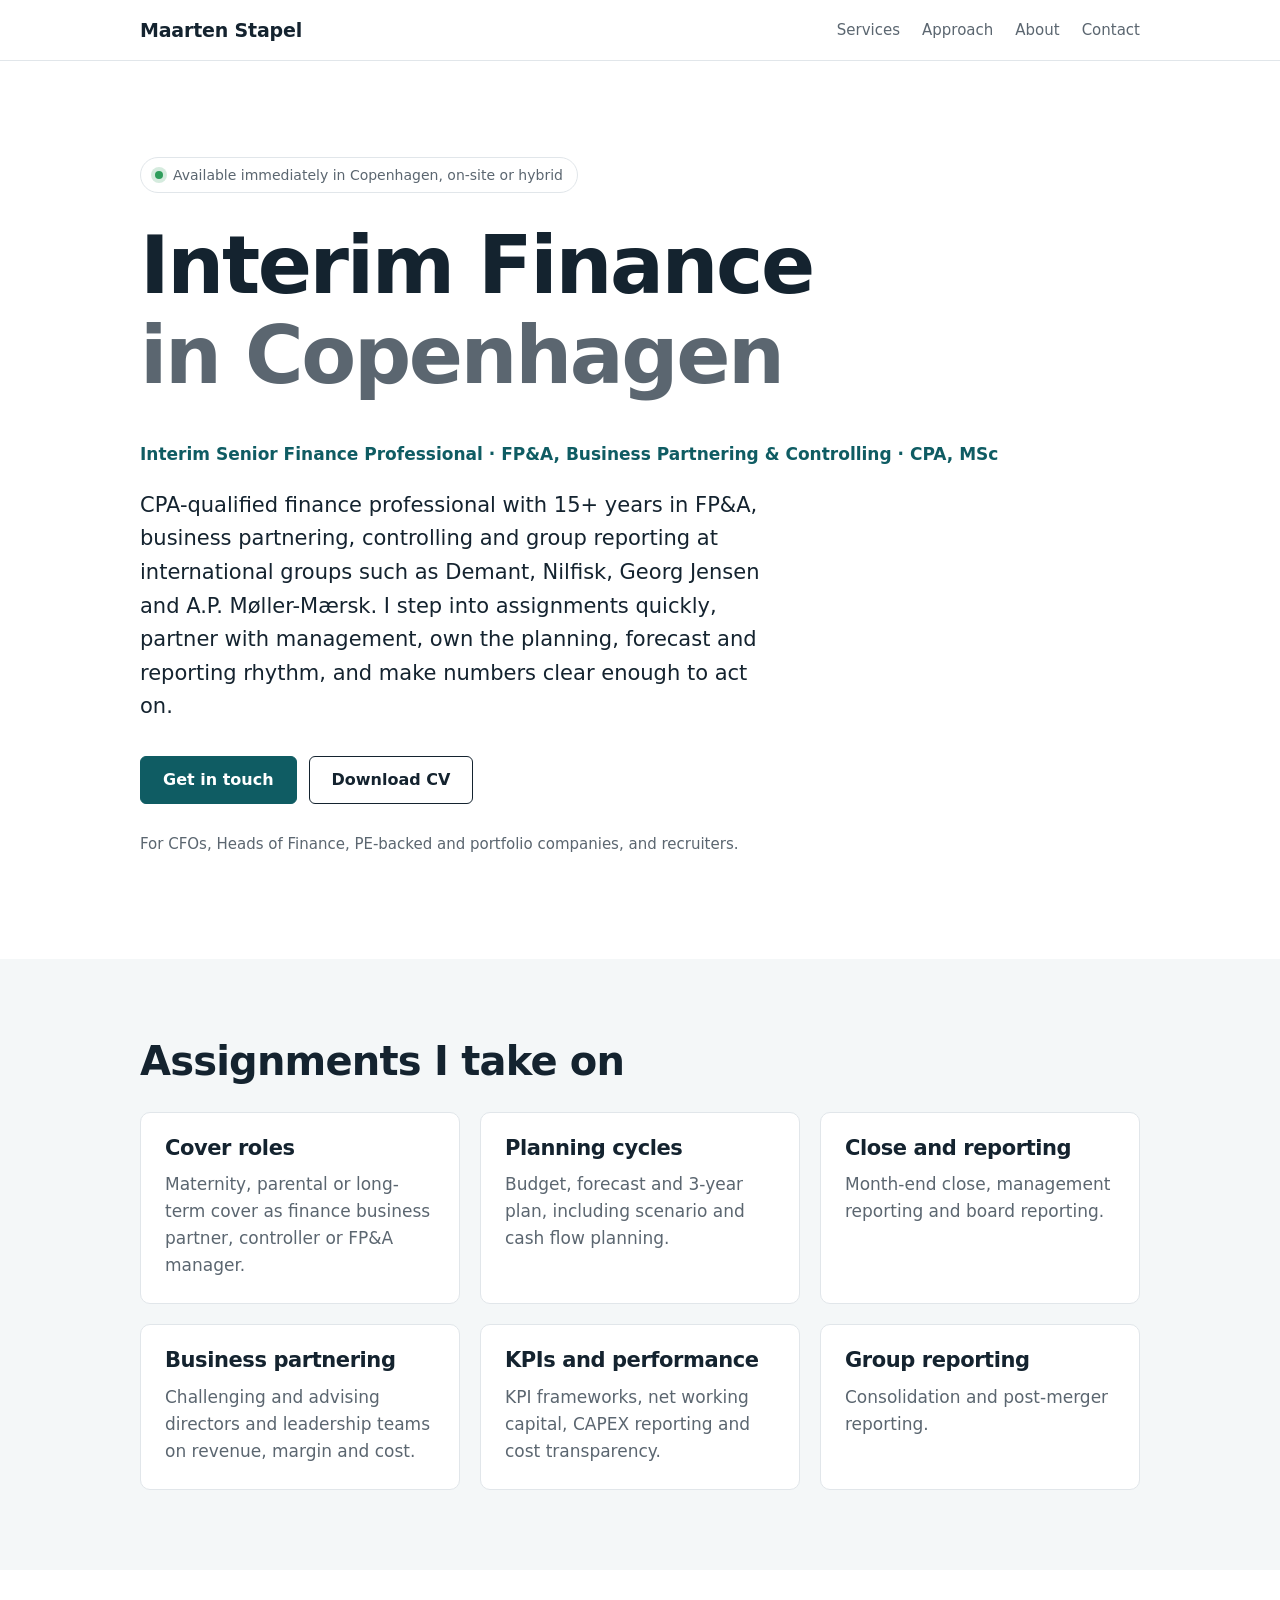
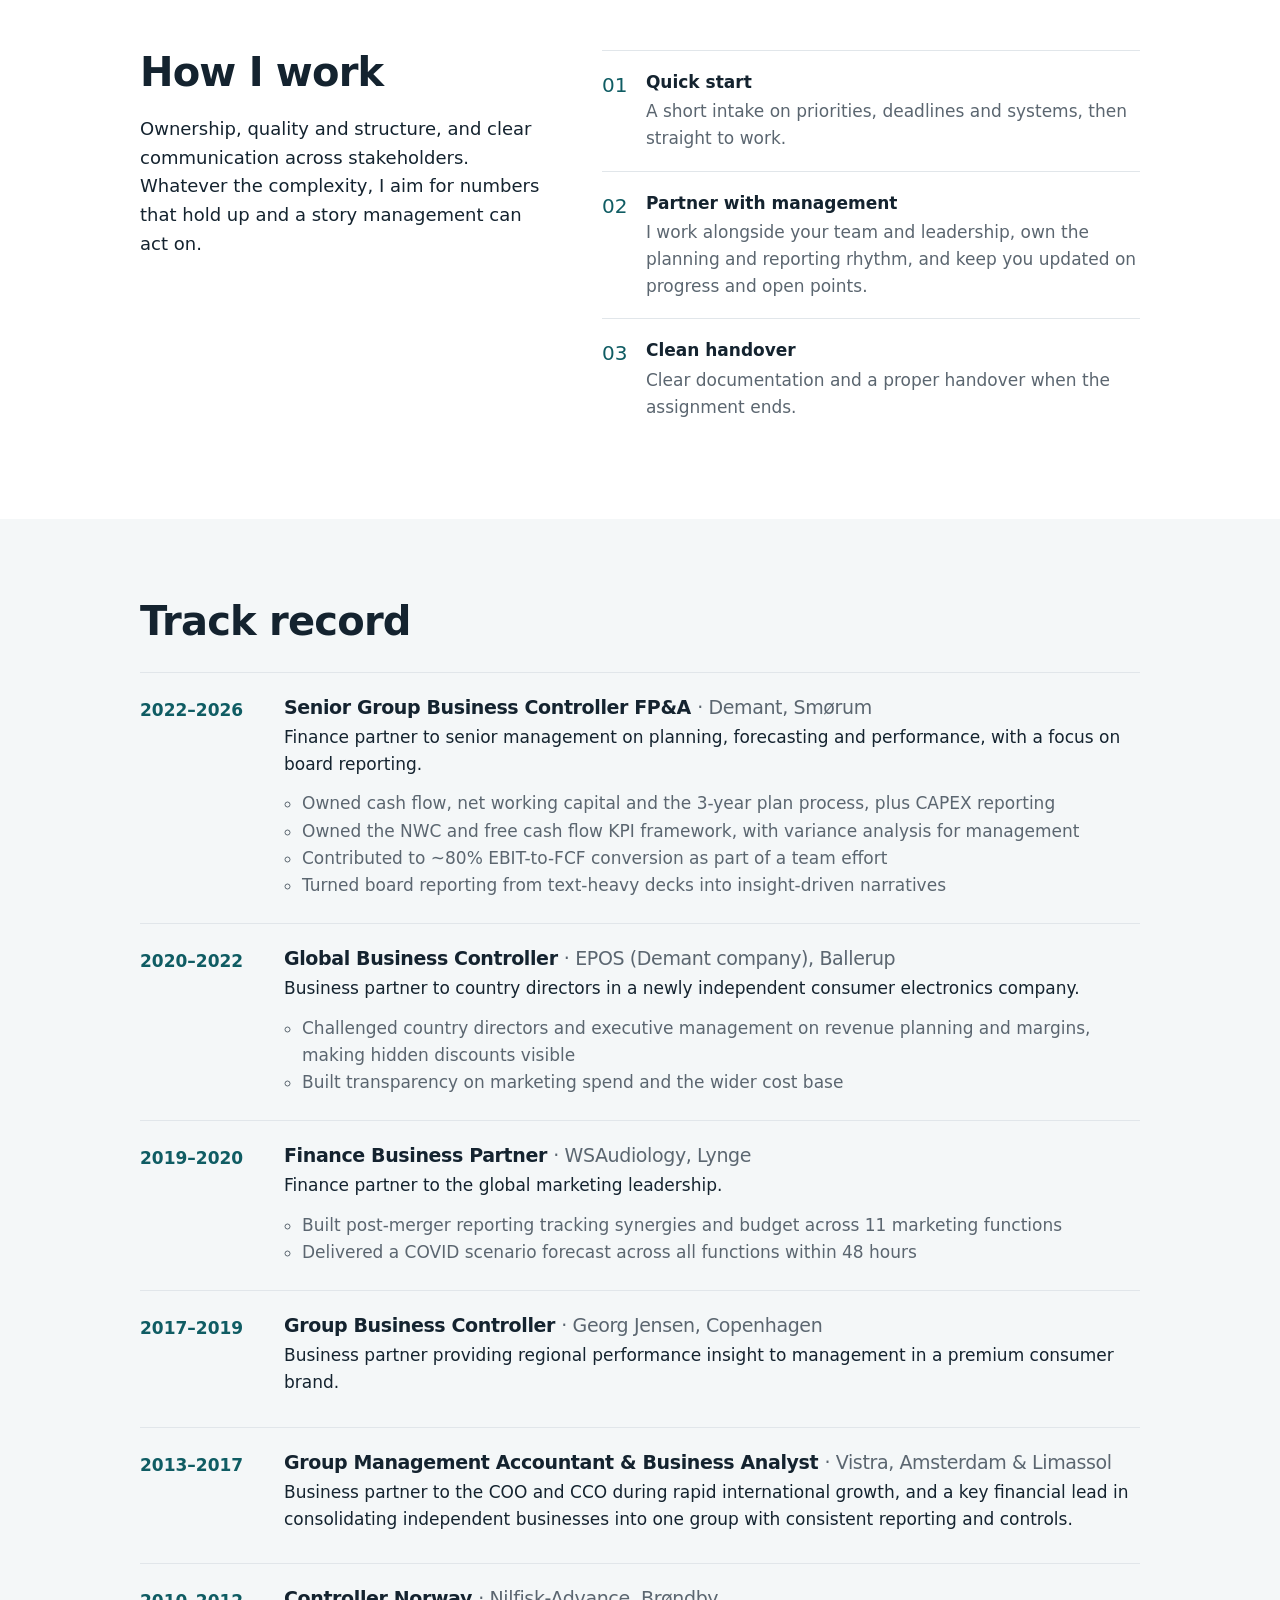
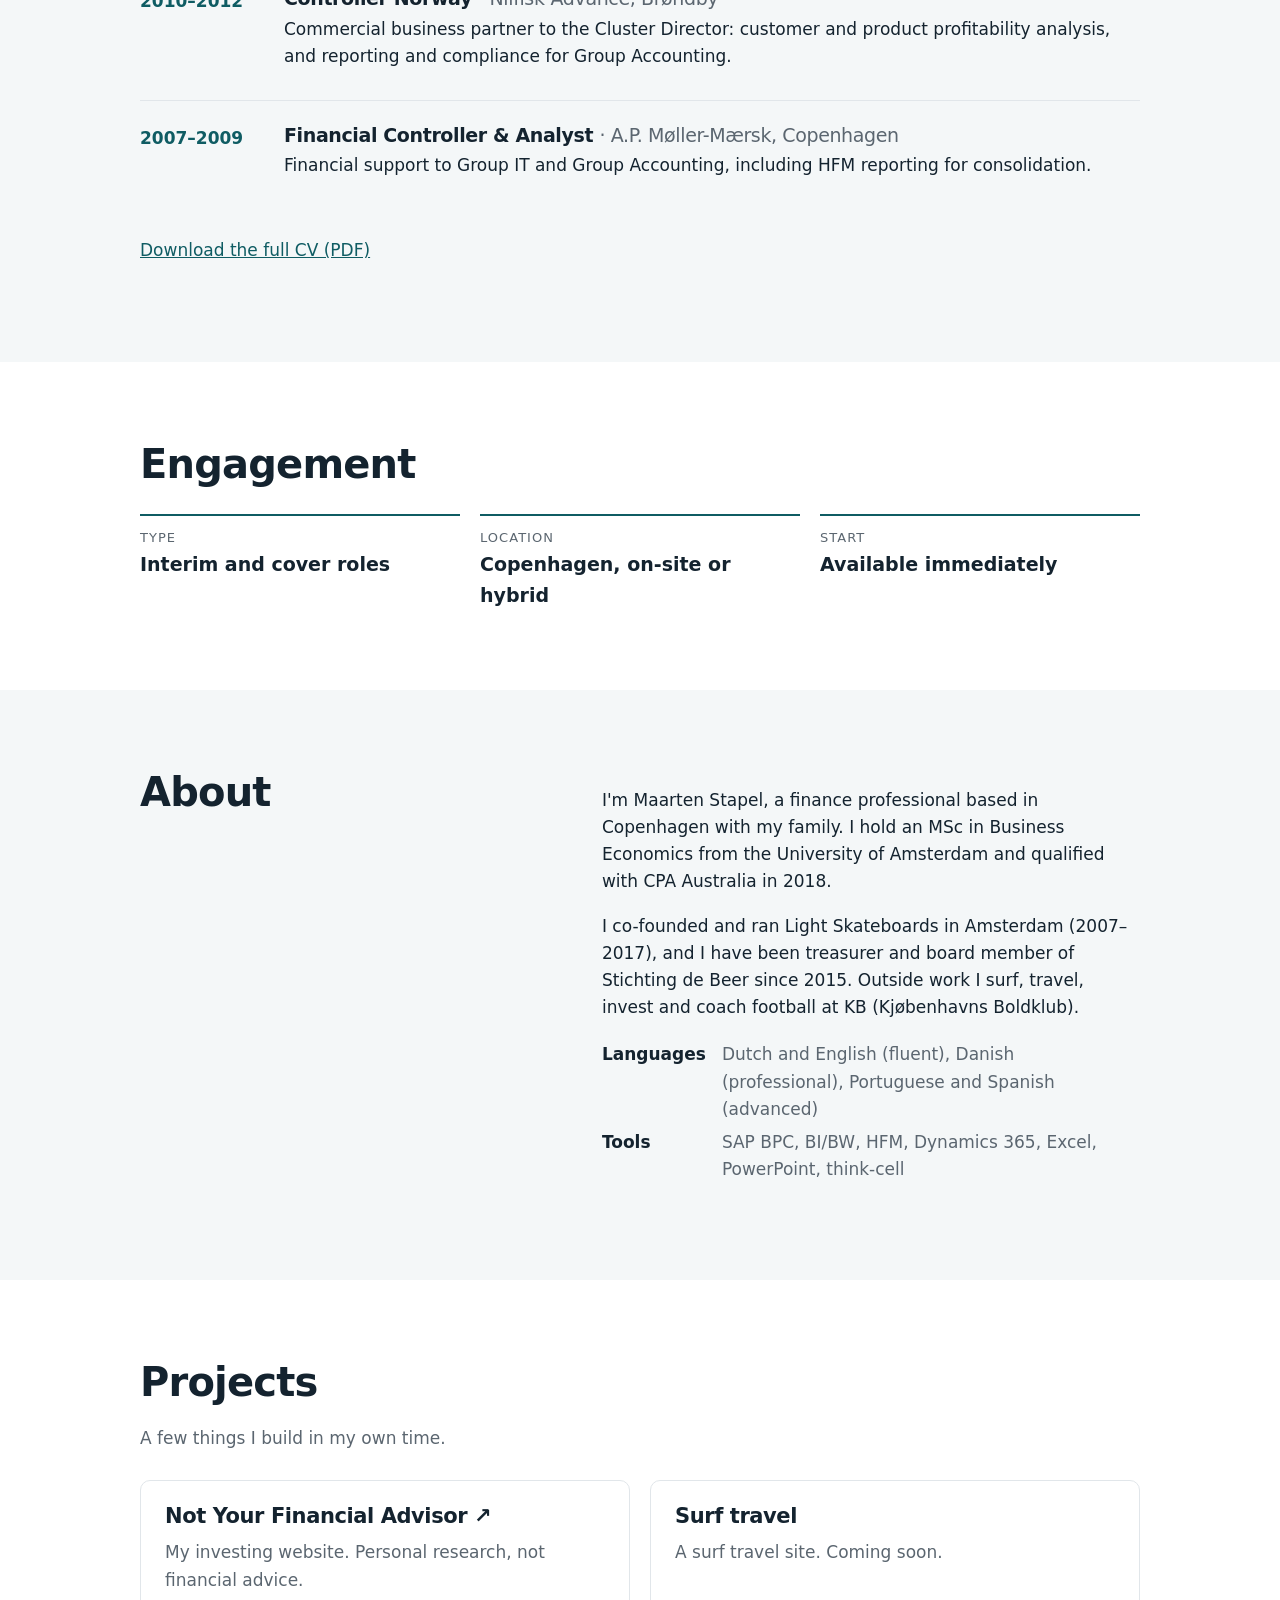
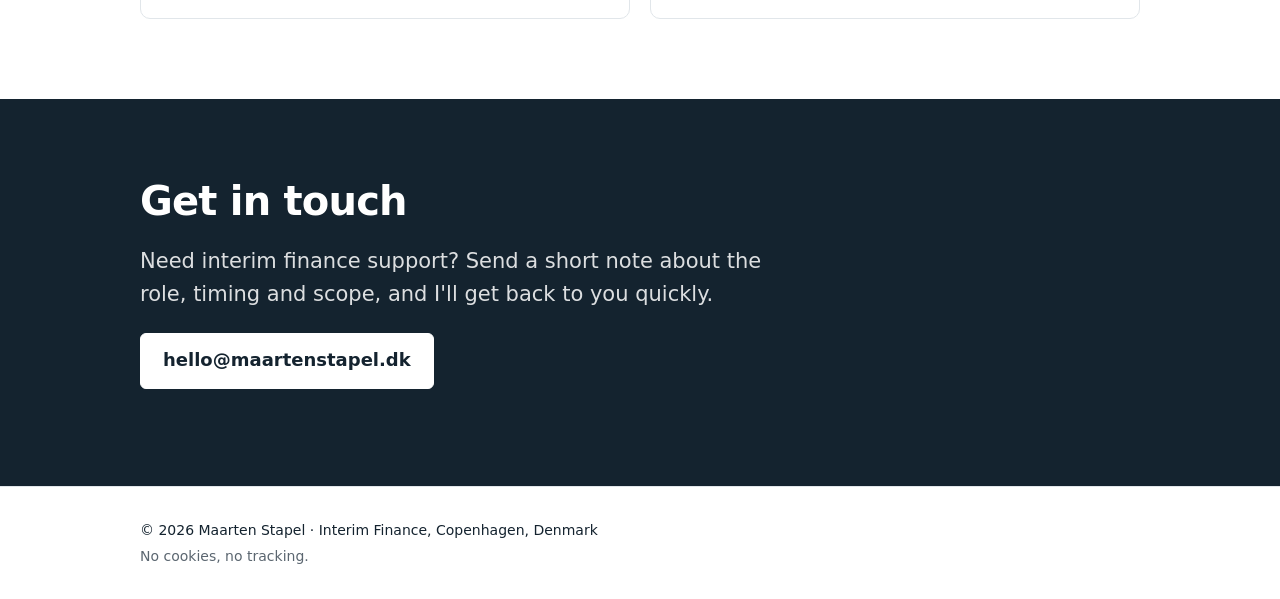
==== public/index.html @ 76d70433 "Make the site deploy cleanly as a Cloudflare Worker What: add wrangler.jsonc (serve ./public as stat" ====
<!doctype html>
<html lang="en">
<head>
<meta charset="utf-8">
<meta name="viewport" content="width=device-width, initial-scale=1">
<title>Maarten Stapel | Interim Finance in Copenhagen, Denmark</title>
<meta name="description" content="Maarten Stapel, interim finance professional in Copenhagen. CPA-qualified interim finance professional in Copenhagen with 15+ years in FP&amp;A, business partnering, controlling and group reporting. Available immediately.">
<link rel="canonical" href="https://maartenstapel.dk/">
<meta name="theme-color" content="#0f2b3d">
<meta property="og:type" content="website">
<meta property="og:url" content="https://maartenstapel.dk/">
<meta property="og:title" content="Maarten Stapel | Interim Finance, Copenhagen">
<meta property="og:description" content="Interim FP&amp;A, business partnering and controlling in Copenhagen. CPA, 15+ years. Available immediately.">
<meta property="og:locale" content="en_GB">
<link rel="icon" href="/favicon.svg" type="image/svg+xml">
<link rel="stylesheet" href="/assets/style.css">
<script type="application/ld+json">
{
  "@context": "https://schema.org",
  "@graph": [
    {
      "@type": "Person",
      "@id": "https://maartenstapel.dk/#person",
      "name": "Maarten Stapel",
      "jobTitle": "Interim Senior Finance Professional",
      "url": "https://maartenstapel.dk/",
      "email": "mailto:hello@maartenstapel.dk",
      "address": {"@type": "PostalAddress", "addressLocality": "Copenhagen", "addressCountry": "DK"},
      "knowsLanguage": ["nl", "en", "da", "pt", "es"],
      "alumniOf": {"@type": "CollegeOrUniversity", "name": "University of Amsterdam"},
      "hasCredential": {"@type": "EducationalOccupationalCredential", "name": "CPA Australia"},
      "knowsAbout": ["Interim finance", "FP&A", "Business partnering", "Controlling", "Budget and forecast", "Month-end close", "Management reporting", "Group reporting and consolidation", "Net working capital", "Cash flow planning"]
    },
    {
      "@type": "ProfessionalService",
      "@id": "https://maartenstapel.dk/#service",
      "name": "Maarten Stapel – Interim Finance",
      "alternateName": "Maarten Stapel – Interim økonomi",
      "url": "https://maartenstapel.dk/",
      "email": "hello@maartenstapel.dk",
      "founder": {"@id": "https://maartenstapel.dk/#person"},
      "address": {"@type": "PostalAddress", "addressLocality": "Copenhagen", "addressCountry": "DK"},
      "areaServed": [{"@type": "City", "name": "Copenhagen"}, {"@type": "Country", "name": "Denmark"}],
      "serviceType": ["Interim finance", "Interim FP&A manager", "Interim finance business partner", "Interim controller", "Interim økonomichef", "Budget and forecast", "Management and board reporting", "Group reporting and consolidation"]
    }
  ]
}
</script>
</head>
<body>
<a class="skip" href="#main" data-i18n="skip">Skip to content</a>

<header class="site-header">
  <div class="wrap bar">
    <a class="brand" href="#top" aria-label="Maarten Stapel, home">Maarten Stapel</a>
    <nav class="nav" aria-label="Main">
      <a href="#services" data-i18n="nav.services">Services</a>
      <a href="#approach" data-i18n="nav.approach">Approach</a>
      <a href="#about" data-i18n="nav.about">About</a>
      <a href="#contact" data-i18n="nav.contact">Contact</a>
    </nav>
    <!-- DA toggle hidden until Danish copy is reviewed: remove "hidden" and restore hreflang/sitemap alternates -->
    <button class="lang" id="lang-toggle" hidden type="button" aria-label="Skift til dansk">DA</button>
  </div>
</header>

<main id="main">
  <section class="hero" id="top">
    <div class="wrap">
      <p class="status"><span class="dot" aria-hidden="true"></span><span data-i18n="hero.status">Available immediately in Copenhagen, on-site or hybrid</span></p>
      <h1><span data-i18n="hero.h1a">Interim Finance</span><br><span class="muted" data-i18n="hero.h1b">in Copenhagen</span></h1>
      <p class="kicker" data-i18n="hero.kicker">Interim Senior Finance Professional · FP&amp;A, Business Partnering &amp; Controlling · CPA, MSc</p>
      <p class="lead" data-i18n="hero.lead">CPA-qualified finance professional with 15+ years in FP&amp;A, business partnering, controlling and group reporting at international groups such as Demant, Nilfisk, Georg Jensen and A.P. Møller-Mærsk. I step into assignments quickly, partner with management, own the planning, forecast and reporting rhythm, and make numbers clear enough to act on.</p>
      <div class="ctas">
        <a class="btn primary" href="#contact" data-i18n="cta.contact">Get in touch</a>
        <a class="btn" id="cv-link" href="/assets/Maarten-Stapel-CV.pdf" download data-i18n="cta.cv">Download CV</a>
      </div>
      <p class="who" data-i18n="hero.who">For CFOs, Heads of Finance, PE-backed and portfolio companies, and recruiters.</p>
    </div>
  </section>

  <section id="services" class="band">
    <div class="wrap">
      <h2 data-i18n="services.h">Assignments I take on</h2>
      <div class="grid six">
        <article class="card">
          <h3 data-i18n="services.1h">Cover roles</h3>
          <p data-i18n="services.1p">Maternity, parental or long-term cover as finance business partner, controller or FP&amp;A manager.</p>
        </article>
        <article class="card">
          <h3 data-i18n="services.2h">Planning cycles</h3>
          <p data-i18n="services.2p">Budget, forecast and 3-year plan, including scenario and cash flow planning.</p>
        </article>
        <article class="card">
          <h3 data-i18n="services.3h">Close and reporting</h3>
          <p data-i18n="services.3p">Month-end close, management reporting and board reporting.</p>
        </article>
        <article class="card">
          <h3 data-i18n="services.4h">Business partnering</h3>
          <p data-i18n="services.4p">Challenging and advising directors and leadership teams on revenue, margin and cost.</p>
        </article>
        <article class="card">
          <h3 data-i18n="services.5h">KPIs and performance</h3>
          <p data-i18n="services.5p">KPI frameworks, net working capital, CAPEX reporting and cost transparency.</p>
        </article>
        <article class="card">
          <h3 data-i18n="services.6h">Group reporting</h3>
          <p data-i18n="services.6p">Consolidation and post-merger reporting.</p>
        </article>
      </div>
    </div>
  </section>

  <section id="approach">
    <div class="wrap two">
      <div>
        <h2 data-i18n="approach.h">How I work</h2>
        <p class="lead-s" data-i18n="approach.lead">Ownership, quality and structure, and clear communication across stakeholders. Whatever the complexity, I aim for numbers that hold up and a story management can act on.</p>
      </div>
      <ol class="steps">
        <li><strong data-i18n="approach.1h">Quick start</strong><span data-i18n="approach.1p">A short intake on priorities, deadlines and systems, then straight to work.</span></li>
        <li><strong data-i18n="approach.2h">Partner with management</strong><span data-i18n="approach.2p">I work alongside your team and leadership, own the planning and reporting rhythm, and keep you updated on progress and open points.</span></li>
        <li><strong data-i18n="approach.3h">Clean handover</strong><span data-i18n="approach.3p">Clear documentation and a proper handover when the assignment ends.</span></li>
      </ol>
    </div>
  </section>

  <section id="track" class="band">
    <div class="wrap">
      <h2 data-i18n="track.h">Track record</h2>
      <ol class="timeline">
        <li>
          <p class="when">2022–2026</p>
          <h3>Senior Group Business Controller FP&amp;A <span class="org">· Demant, Smørum</span></h3>
          <p>Finance partner to senior management on planning, forecasting and performance, with a focus on board reporting.</p>
          <ul>
            <li>Owned cash flow, net working capital and the 3-year plan process, plus CAPEX reporting</li>
            <li>Owned the NWC and free cash flow KPI framework, with variance analysis for management</li>
            <li>Contributed to ~80% EBIT-to-FCF conversion as part of a team effort</li>
            <li>Turned board reporting from text-heavy decks into insight-driven narratives</li>
          </ul>
        </li>
        <li>
          <p class="when">2020–2022</p>
          <h3>Global Business Controller <span class="org">· EPOS (Demant company), Ballerup</span></h3>
          <p>Business partner to country directors in a newly independent consumer electronics company.</p>
          <ul>
            <li>Challenged country directors and executive management on revenue planning and margins, making hidden discounts visible</li>
            <li>Built transparency on marketing spend and the wider cost base</li>
          </ul>
        </li>
        <li>
          <p class="when">2019–2020</p>
          <h3>Finance Business Partner <span class="org">· WSAudiology, Lynge</span></h3>
          <p>Finance partner to the global marketing leadership.</p>
          <ul>
            <li>Built post-merger reporting tracking synergies and budget across 11 marketing functions</li>
            <li>Delivered a COVID scenario forecast across all functions within 48 hours</li>
          </ul>
        </li>
        <li>
          <p class="when">2017–2019</p>
          <h3>Group Business Controller <span class="org">· Georg Jensen, Copenhagen</span></h3>
          <p>Business partner providing regional performance insight to management in a premium consumer brand.</p>
        </li>
        <li>
          <p class="when">2013–2017</p>
          <h3>Group Management Accountant &amp; Business Analyst <span class="org">· Vistra, Amsterdam &amp; Limassol</span></h3>
          <p>Business partner to the COO and CCO during rapid international growth, and a key financial lead in consolidating independent businesses into one group with consistent reporting and controls.</p>
        </li>
        <li>
          <p class="when">2010–2012</p>
          <h3>Controller Norway <span class="org">· Nilfisk-Advance, Brøndby</span></h3>
          <p>Commercial business partner to the Cluster Director: customer and product profitability analysis, and reporting and compliance for Group Accounting.</p>
        </li>
        <li>
          <p class="when">2007–2009</p>
          <h3>Financial Controller &amp; Analyst <span class="org">· A.P. Møller-Mærsk, Copenhagen</span></h3>
          <p>Financial support to Group IT and Group Accounting, including HFM reporting for consolidation.</p>
        </li>
      </ol>
      <p><a href="/assets/Maarten-Stapel-CV.pdf" download data-i18n="track.cv">Download the full CV (PDF)</a></p>
    </div>
  </section>

  <section id="engagement">
    <div class="wrap">
      <h2 data-i18n="eng.h">Engagement</h2>
      <div class="grid three">
        <div class="fact"><span class="k" data-i18n="eng.1k">Type</span><span class="v" data-i18n="eng.1v">Interim and cover roles</span></div>
        <div class="fact"><span class="k" data-i18n="eng.2k">Location</span><span class="v" data-i18n="eng.2v">Copenhagen, on-site or hybrid</span></div>
        <div class="fact"><span class="k" data-i18n="eng.3k">Start</span><span class="v" data-i18n="eng.3v">Available immediately</span></div>
      </div>
    </div>
  </section>

  <section id="about" class="band">
    <div class="wrap two">
      <div>
        <h2 data-i18n="about.h">About</h2>
      </div>
      <div>
        <p data-i18n="about.p1">I'm Maarten Stapel, a finance professional based in Copenhagen with my family. I hold an MSc in Business Economics from the University of Amsterdam and qualified with CPA Australia in 2018.</p>
        <p data-i18n="about.p2">I co-founded and ran Light Skateboards in Amsterdam (2007–2017), and I have been treasurer and board member of Stichting de Beer since 2015. Outside work I surf, travel, invest and coach football at KB (Kjøbenhavns Boldklub).</p>
        <dl class="facts">
          <dt data-i18n="about.lang">Languages</dt><dd data-i18n="about.langv">Dutch and English (fluent), Danish (professional), Portuguese and Spanish (advanced)</dd>
          <dt data-i18n="about.tools">Tools</dt><dd>SAP BPC, BI/BW, HFM, Dynamics 365, Excel, PowerPoint, think-cell</dd>
        </dl>
      </div>
    </div>
  </section>

  <section id="projects">
    <div class="wrap">
      <h2 data-i18n="projects.h">Projects</h2>
      <p class="muted" data-i18n="projects.p">A few things I build in my own time.</p>
      <div class="grid">
        <a class="card small link" href="https://notyourfinancialadvisor.com" rel="noopener">
          <h3>Not Your Financial Advisor <span aria-hidden="true">↗</span></h3>
          <p data-i18n="projects.1p">My investing website. Personal research, not financial advice.</p>
        </a>
        <article class="card small">
          <h3 data-i18n="projects.2h">Surf travel</h3>
          <p data-i18n="projects.2p">A surf travel site. Coming soon.</p>
        </article>
      </div>
    </div>
  </section>

  <section id="contact" class="contact">
    <div class="wrap">
      <h2 data-i18n="contact.h">Get in touch</h2>
      <p class="lead" data-i18n="contact.p">Need interim finance support? Send a short note about the role, timing and scope, and I'll get back to you quickly.</p>
      <p><a class="btn primary big" href="mailto:hello@maartenstapel.dk">hello@maartenstapel.dk</a></p>
    </div>
  </section>
</main>

<footer class="site-footer">
  <div class="wrap">
    <p>© <span id="y">2026</span> Maarten Stapel · <span data-i18n="footer.loc">Interim Finance, Copenhagen, Denmark</span></p>
    <p class="muted" data-i18n="footer.privacy">No cookies, no tracking.</p>
  </div>
</footer>

<script src="/assets/i18n.js" defer></script>
</body>
</html>
---- assets/style.css ----
:root{
  --bg:#ffffff; --bg2:#f4f7f8; --ink:#14232f; --muted:#5b6670; --line:#e1e6ea;
  --accent:#0f5c63; --accent-ink:#fff; --dot:#2e9d5b;
  --sans:system-ui,-apple-system,"Segoe UI",Roboto,Helvetica,Arial,sans-serif;
}
@media (prefers-color-scheme:dark){:root{
  --bg:#10171d; --bg2:#151e26; --ink:#e9edf0; --muted:#9aa6b0; --line:#25313b;
  --accent:#5fb7b9; --accent-ink:#0b1216;
}}
*{box-sizing:border-box}
html{scroll-behavior:smooth;-webkit-text-size-adjust:100%}
body{margin:0;background:var(--bg);color:var(--ink);font:17px/1.6 var(--sans)}
a{color:var(--accent)}
.wrap{max-width:1040px;margin:0 auto;padding:0 20px}
.skip{position:absolute;left:-999px}.skip:focus{left:12px;top:12px;background:var(--bg);padding:8px;z-index:9}
.site-header{position:sticky;top:0;z-index:5;background:color-mix(in srgb,var(--bg) 88%,transparent);backdrop-filter:blur(8px);border-bottom:1px solid var(--line)}
.bar{display:flex;align-items:center;gap:20px;height:60px}
.brand{font-family:var(--sans);font-size:19px;font-weight:700;letter-spacing:-.01em;color:var(--ink);text-decoration:none;margin-right:auto}
.nav{display:flex;gap:22px}
.nav a{color:var(--muted);text-decoration:none;font-size:15px}.nav a:hover{color:var(--ink)}
.lang{font:600 13px var(--sans);letter-spacing:.06em;border:1px solid var(--line);background:transparent;color:var(--ink);border-radius:999px;padding:7px 14px;cursor:pointer;min-height:36px}
.lang:hover{border-color:var(--accent)}
section{padding:80px 0}
.band{background:var(--bg2)}
h1,h2,h3{font-family:var(--sans);font-weight:700;line-height:1.12;letter-spacing:-.02em;margin:0 0 .5em}
h1{font-size:clamp(40px,7.5vw,80px);letter-spacing:-.03em}
h2{font-size:clamp(28px,4vw,40px)}
h3{font-size:21px}
.muted{color:var(--muted)}
.hero{padding:96px 0 88px}
.status{display:inline-flex;align-items:center;gap:10px;font-size:14px;color:var(--muted);border:1px solid var(--line);border-radius:999px;padding:6px 14px;margin:0 0 28px}
.dot{width:8px;height:8px;border-radius:50%;background:var(--dot);box-shadow:0 0 0 4px color-mix(in srgb,var(--dot) 20%,transparent)}
.lead{font-size:clamp(18px,2.2vw,21px);max-width:640px;color:var(--ink)}
.lead-s{font-size:18px}
.who{color:var(--muted);font-size:15px;margin-top:28px}
.ctas{display:flex;flex-wrap:wrap;gap:12px;margin-top:32px}
.btn{display:inline-flex;align-items:center;justify-content:center;min-height:48px;padding:0 22px;border-radius:6px;border:1px solid var(--ink);color:var(--ink);text-decoration:none;font-weight:600;font-size:16px}
.btn:hover{background:color-mix(in srgb,var(--ink) 6%,transparent)}
.btn.primary{background:var(--accent);border-color:var(--accent);color:var(--accent-ink)}
.btn.primary:hover{filter:brightness(1.08)}
.btn.big{font-size:18px;min-height:56px}
.grid{display:grid;grid-template-columns:repeat(auto-fit,minmax(220px,1fr));gap:20px;margin-top:28px}
.grid.three{grid-template-columns:repeat(auto-fit,minmax(200px,1fr))}
.card{background:var(--bg);border:1px solid var(--line);border-radius:10px;padding:24px}
.band .card{background:var(--bg)}
.card p{margin:0;color:var(--muted)}
.card a{text-decoration:none}
.two{display:grid;grid-template-columns:1fr 1.3fr;gap:48px}
.steps{list-style:none;counter-reset:s;margin:0;padding:0}
.steps li{counter-increment:s;display:grid;grid-template-columns:44px 1fr;row-gap:2px;padding:18px 0;border-top:1px solid var(--line)}
.steps li::before{content:counter(s,decimal-leading-zero);grid-row:span 2;font-family:var(--sans);color:var(--accent);font-size:20px}
.steps span{color:var(--muted)}
.fact{border-top:2px solid var(--accent);padding-top:12px;display:flex;flex-direction:column}
.fact .k{font-size:13px;text-transform:uppercase;letter-spacing:.08em;color:var(--muted)}
.fact .v{font-size:19px;font-weight:600}
.contact{background:var(--ink);color:var(--bg)}
.contact .lead{color:var(--bg);opacity:.85}
.contact .btn.primary{background:var(--bg);color:var(--ink);border-color:var(--bg)}
.site-footer{padding:28px 0;font-size:14px;border-top:1px solid var(--line)}
.site-footer p{margin:4px 0}
@media (max-width:720px){
  .nav{display:none}
  section{padding:56px 0}
  .hero{padding:56px 0}
  .two{grid-template-columns:1fr;gap:8px}
  .ctas .btn{flex:1 1 100%}
}
.lang[hidden]{display:none}
.kicker{font-weight:600;color:var(--accent);margin:0 0 16px}
.timeline{list-style:none;margin:28px 0;padding:0}
.timeline>li{display:grid;grid-template-columns:120px 1fr;column-gap:24px;padding:24px 0;border-top:1px solid var(--line)}
.timeline>li>*{grid-column:2;margin:0 0 6px}
.timeline .when{grid-column:1;grid-row:1 / span 4;color:var(--accent);font-weight:600;font-variant-numeric:tabular-nums}
.timeline h3{font-size:19px}
.timeline .org{font-weight:500;color:var(--muted)}
.timeline ul{margin:6px 0 0;padding-left:18px;color:var(--muted)}
.facts{display:grid;grid-template-columns:auto 1fr;gap:6px 16px;margin-top:20px}
.facts dt{font-weight:600}.facts dd{margin:0;color:var(--muted)}
a.card.link{color:inherit;display:block;text-decoration:none}a.card.link:hover{border-color:var(--accent)}
@media (max-width:720px){.timeline>li{grid-template-columns:1fr}.timeline .when{grid-column:1;grid-row:auto}.timeline>li>*{grid-column:1}.facts{grid-template-columns:1fr}}
.grid.six{grid-template-columns:repeat(auto-fit,minmax(280px,1fr))}
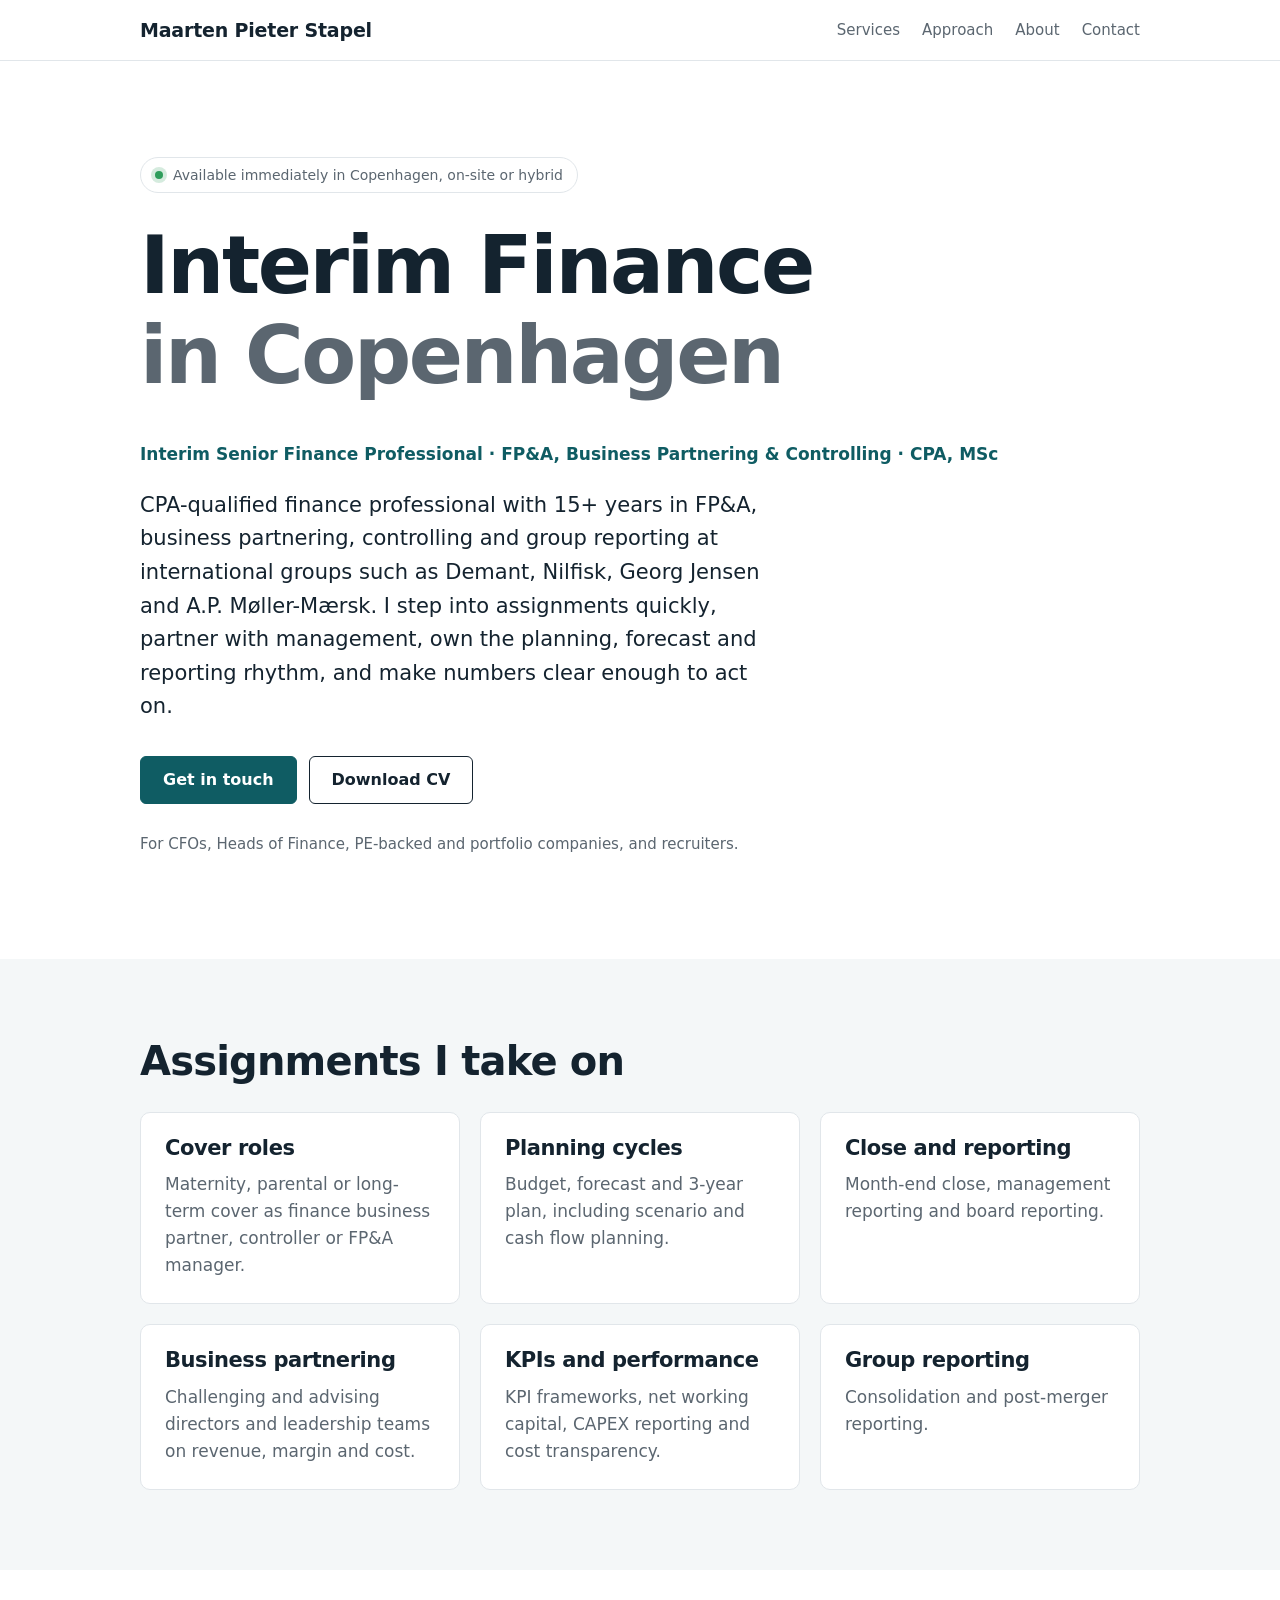
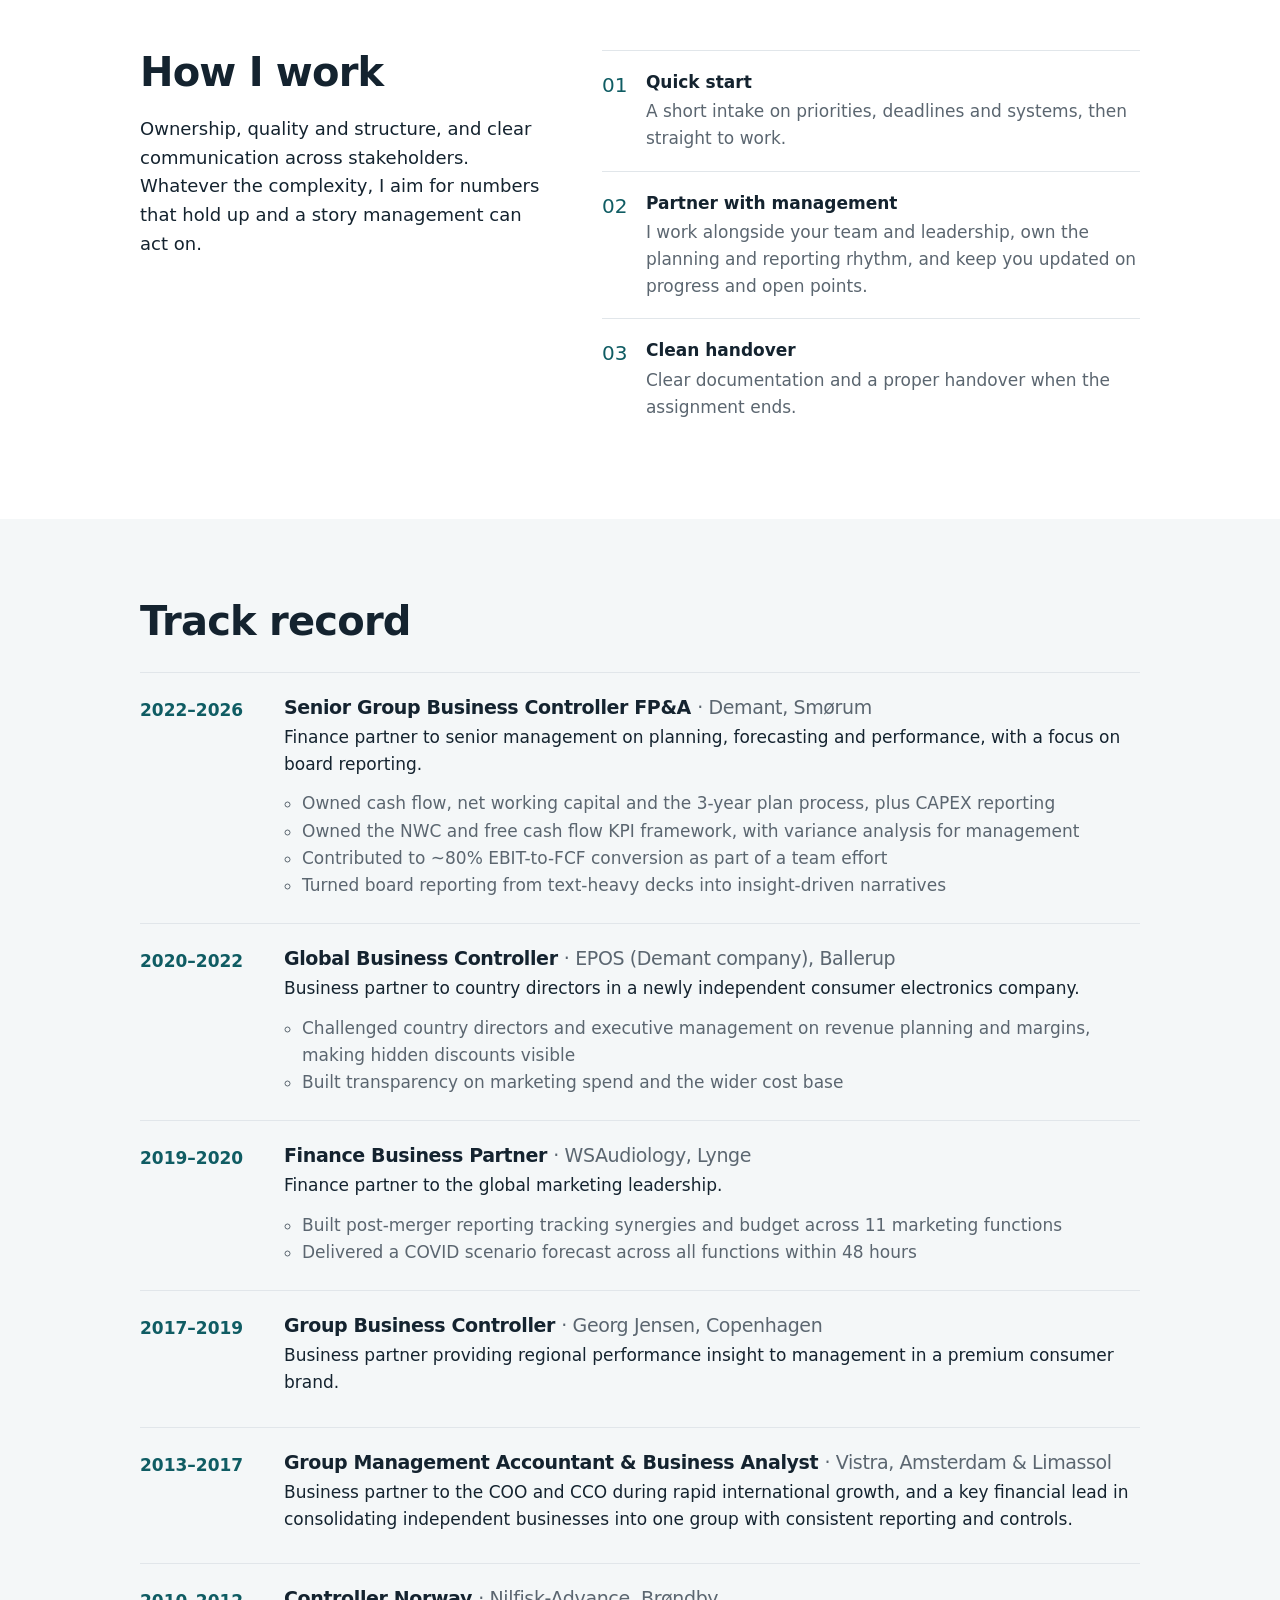
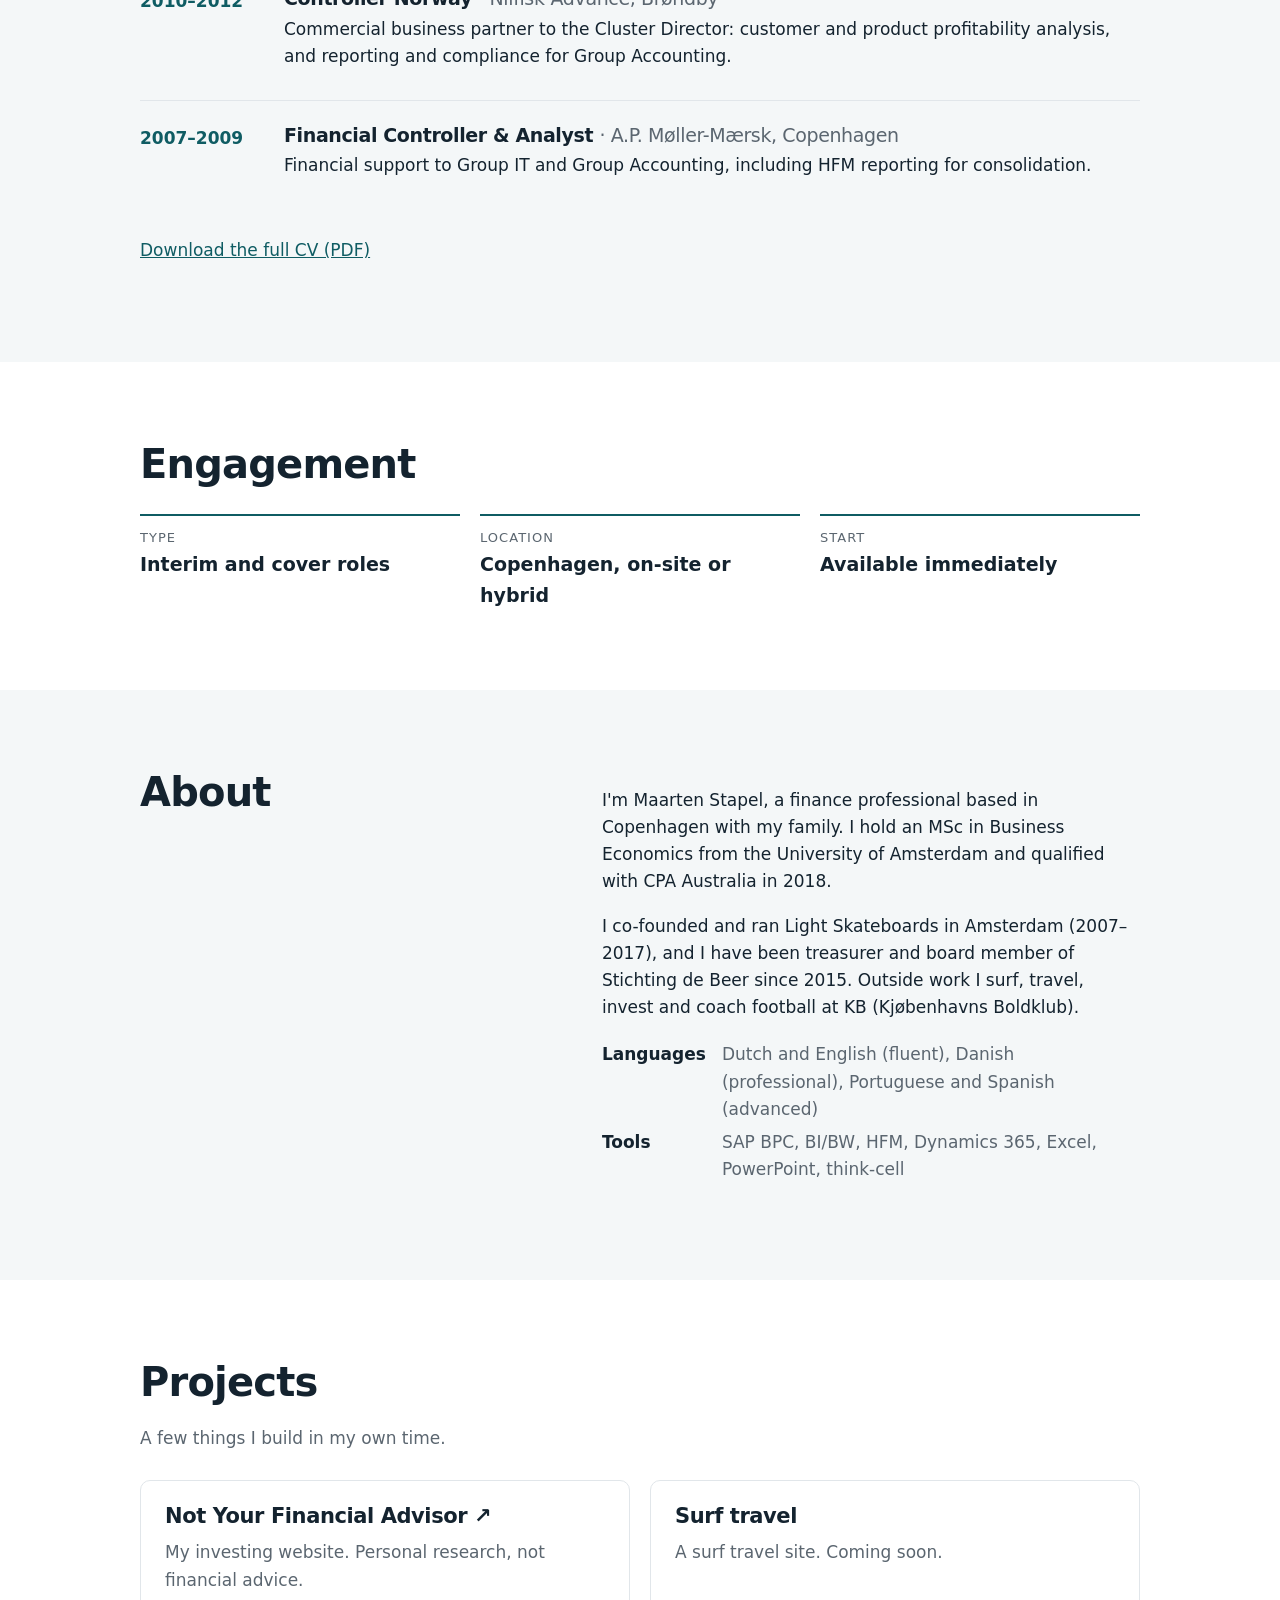
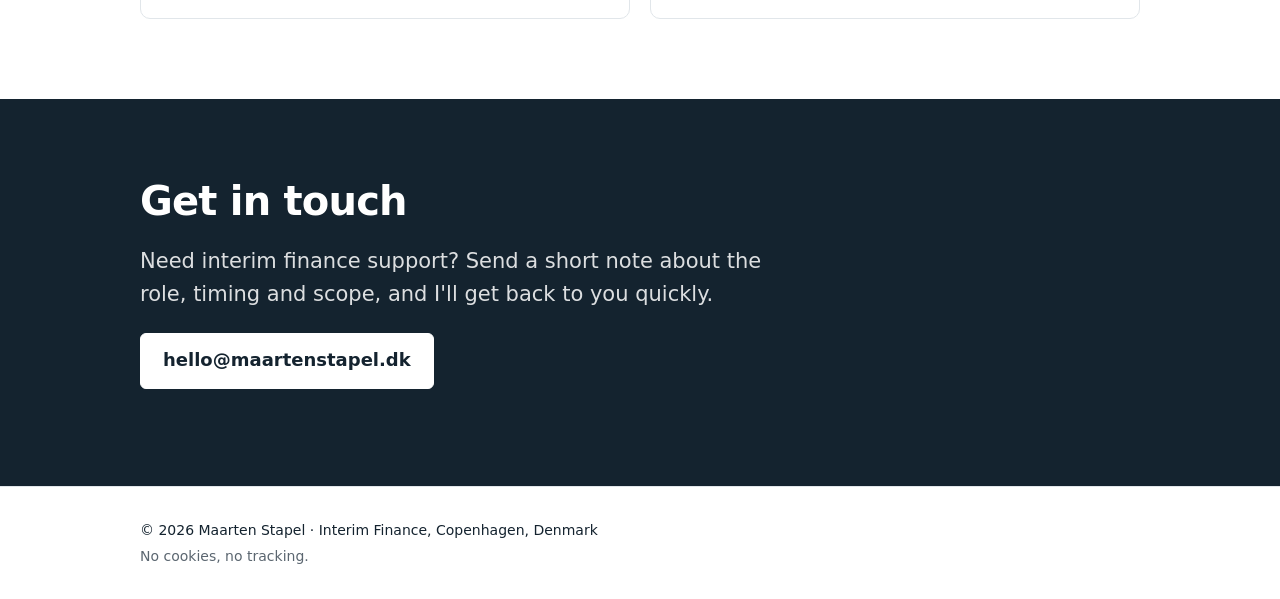
==== commit 6d46b74a: "Show full name Maarten Pieter Stapel in the header What: header wordmark now reads 'Maarten Pieter S" ====
--- a/public/index.html
+++ b/public/index.html
@@ -22,6 +22,7 @@
       "@type": "Person",
       "@id": "https://maartenstapel.dk/#person",
       "name": "Maarten Stapel",
+      "alternateName": "Maarten Pieter Stapel",
       "jobTitle": "Interim Senior Finance Professional",
       "url": "https://maartenstapel.dk/",
       "email": "mailto:hello@maartenstapel.dk",
@@ -52,7 +53,7 @@
 
 <header class="site-header">
   <div class="wrap bar">
-    <a class="brand" href="#top" aria-label="Maarten Stapel, home">Maarten Stapel</a>
+    <a class="brand" href="#top" aria-label="Maarten Pieter Stapel, home">Maarten Pieter Stapel</a>
     <nav class="nav" aria-label="Main">
       <a href="#services" data-i18n="nav.services">Services</a>
       <a href="#approach" data-i18n="nav.approach">Approach</a>
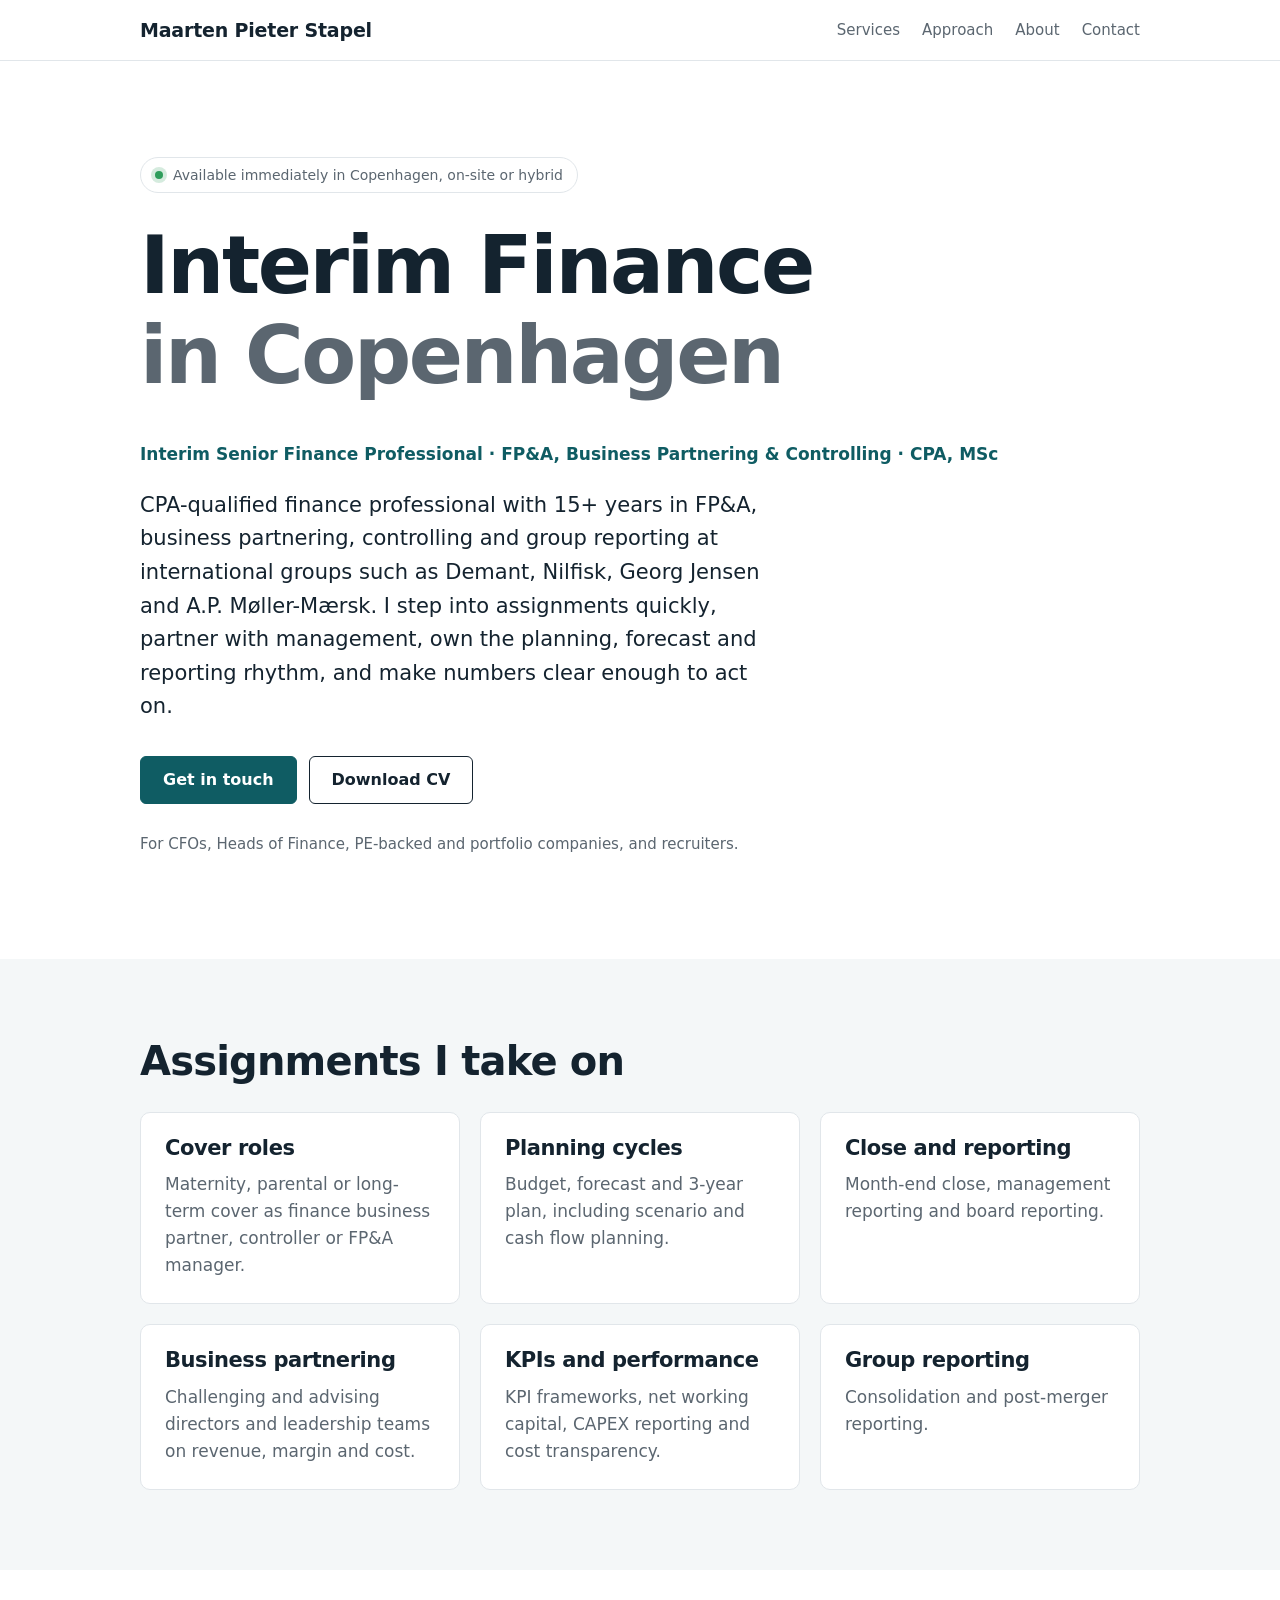
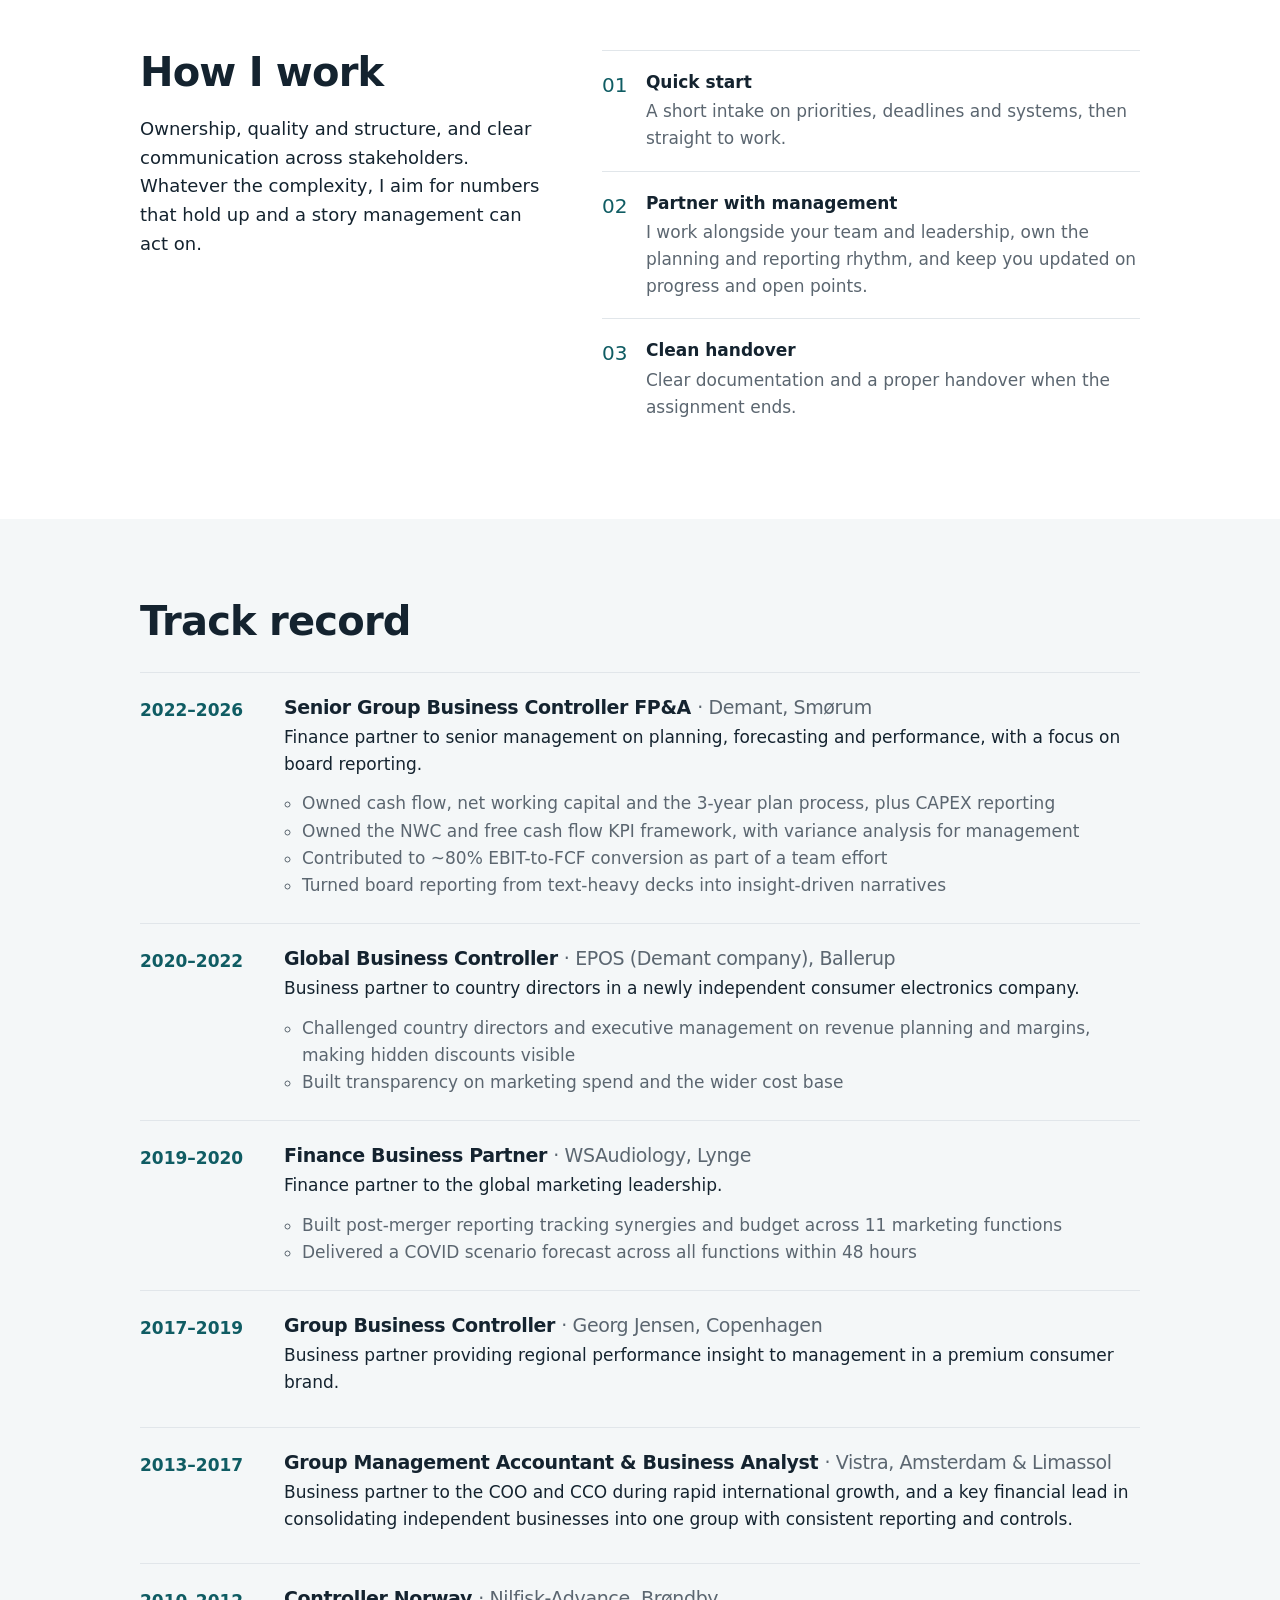
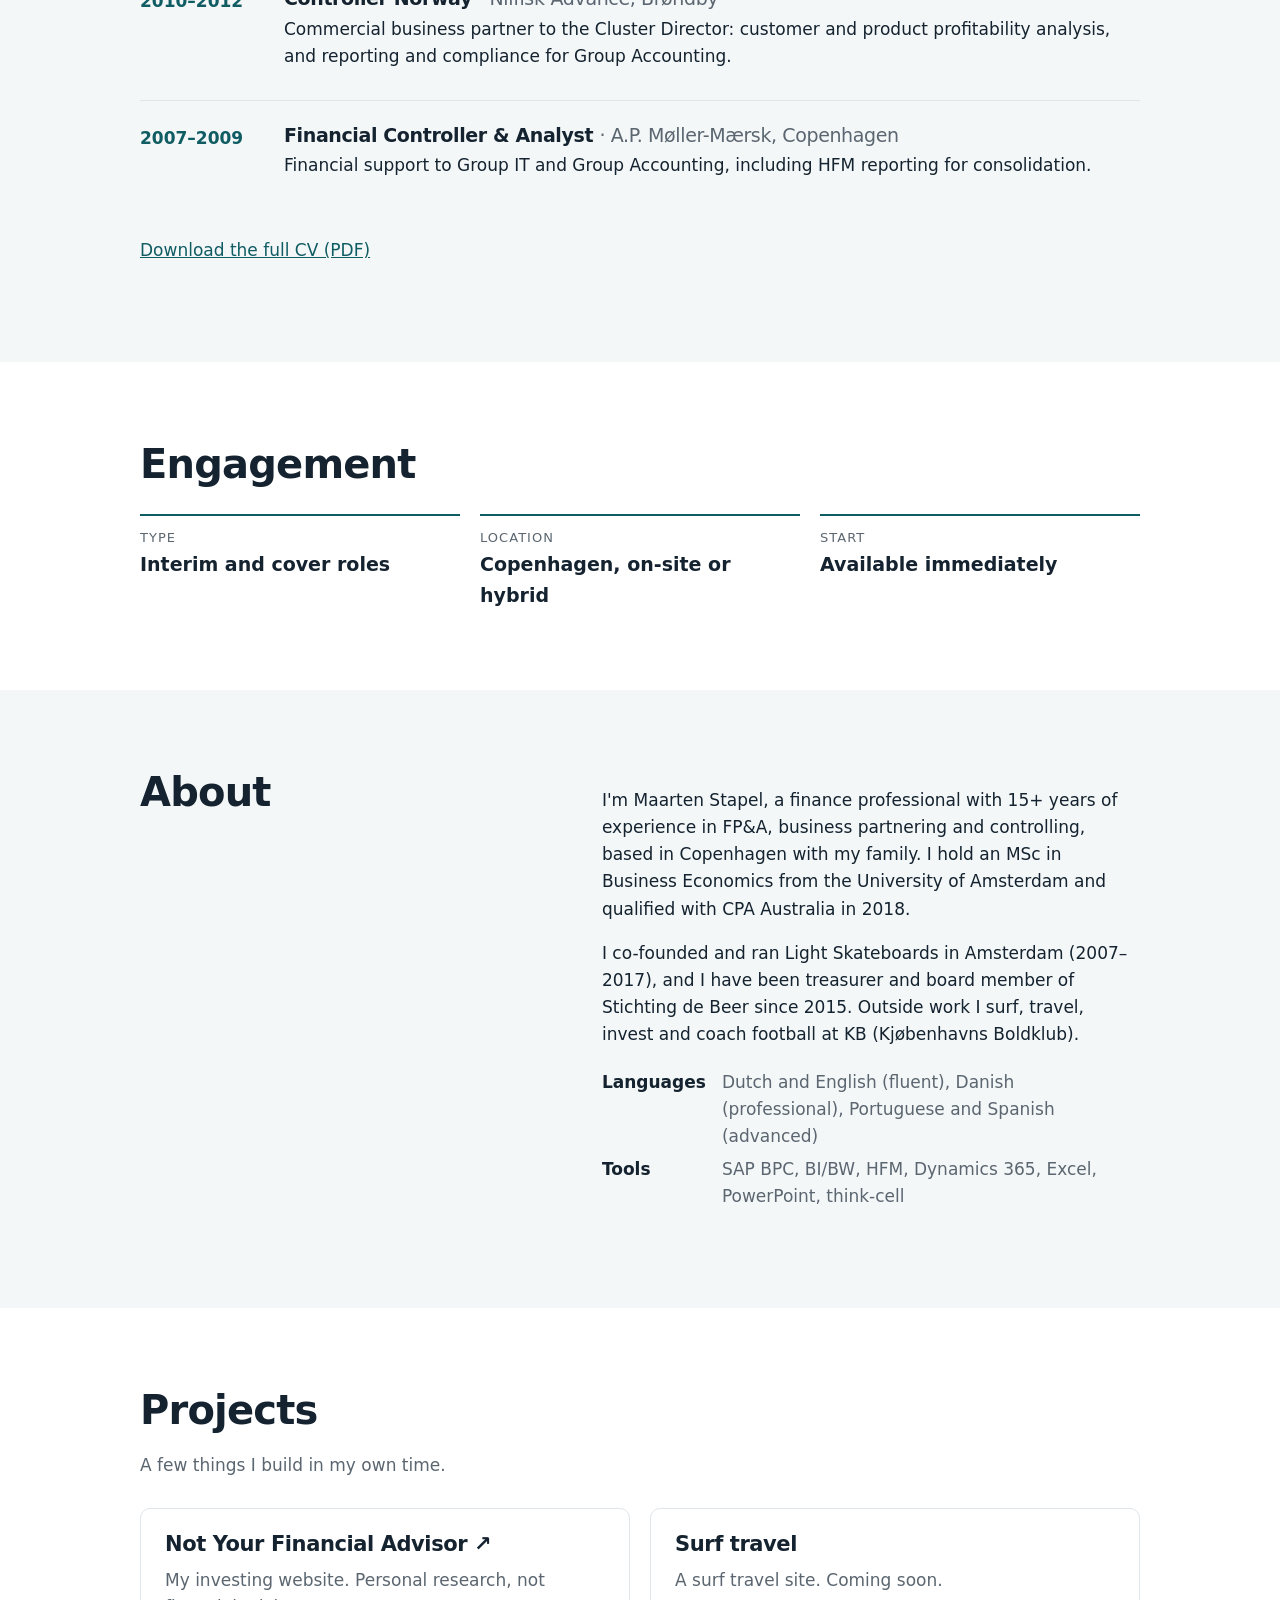
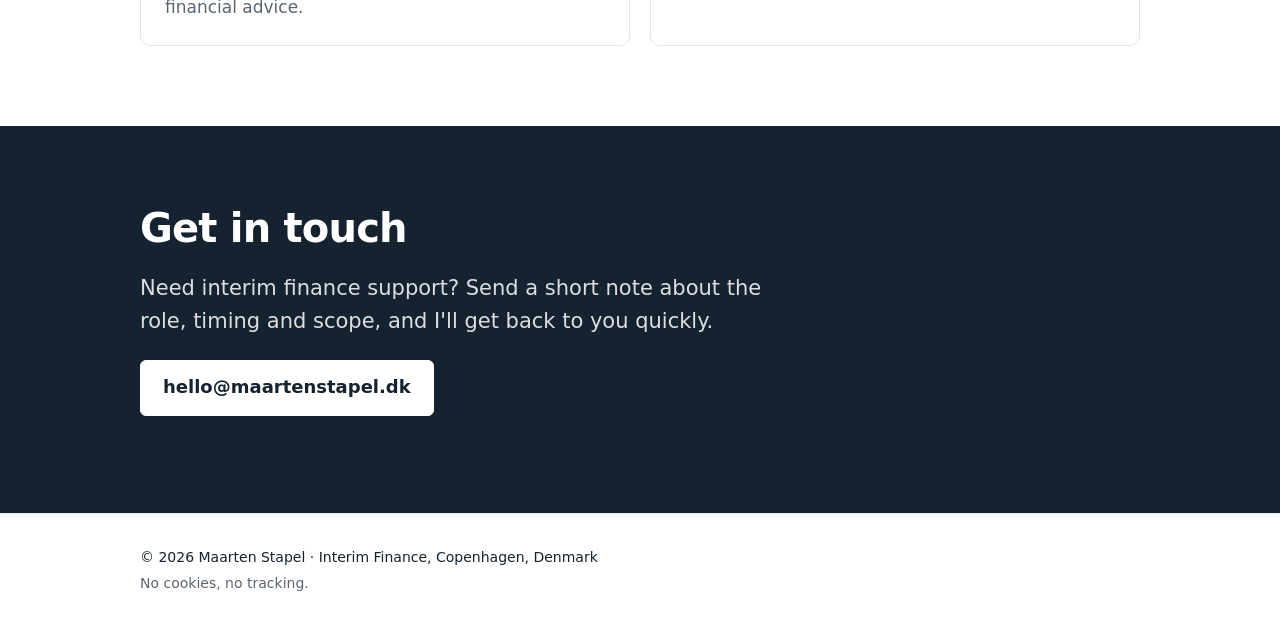
==== commit 6f31118a: "Mention 15+ years of experience in the About section What: About now opens with '15+ years of experi" ====
--- a/public/index.html
+++ b/public/index.html
@@ -201,7 +201,7 @@
         <h2 data-i18n="about.h">About</h2>
       </div>
       <div>
-        <p data-i18n="about.p1">I'm Maarten Stapel, a finance professional based in Copenhagen with my family. I hold an MSc in Business Economics from the University of Amsterdam and qualified with CPA Australia in 2018.</p>
+        <p data-i18n="about.p1">I'm Maarten Stapel, a finance professional with 15+ years of experience in FP&amp;A, business partnering and controlling, based in Copenhagen with my family. I hold an MSc in Business Economics from the University of Amsterdam and qualified with CPA Australia in 2018.</p>
         <p data-i18n="about.p2">I co-founded and ran Light Skateboards in Amsterdam (2007–2017), and I have been treasurer and board member of Stichting de Beer since 2015. Outside work I surf, travel, invest and coach football at KB (Kjøbenhavns Boldklub).</p>
         <dl class="facts">
           <dt data-i18n="about.lang">Languages</dt><dd data-i18n="about.langv">Dutch and English (fluent), Danish (professional), Portuguese and Spanish (advanced)</dd>
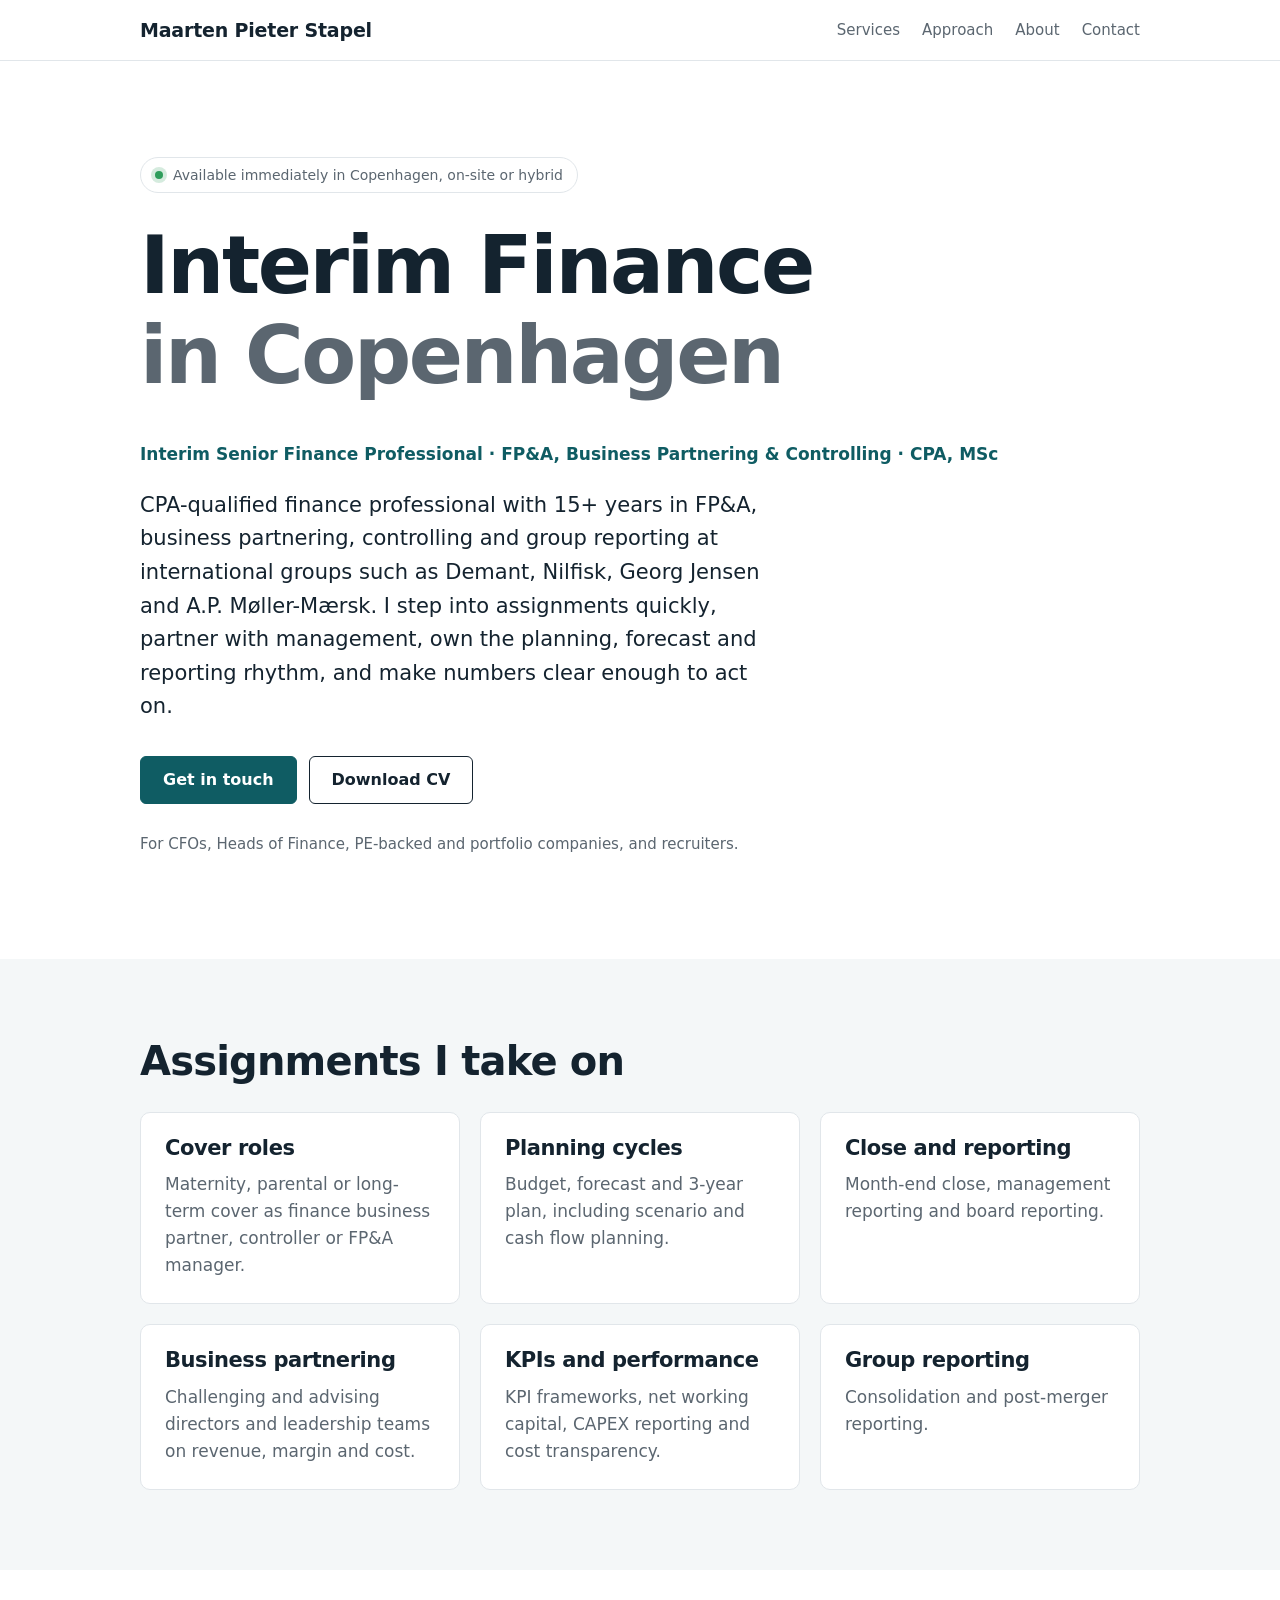
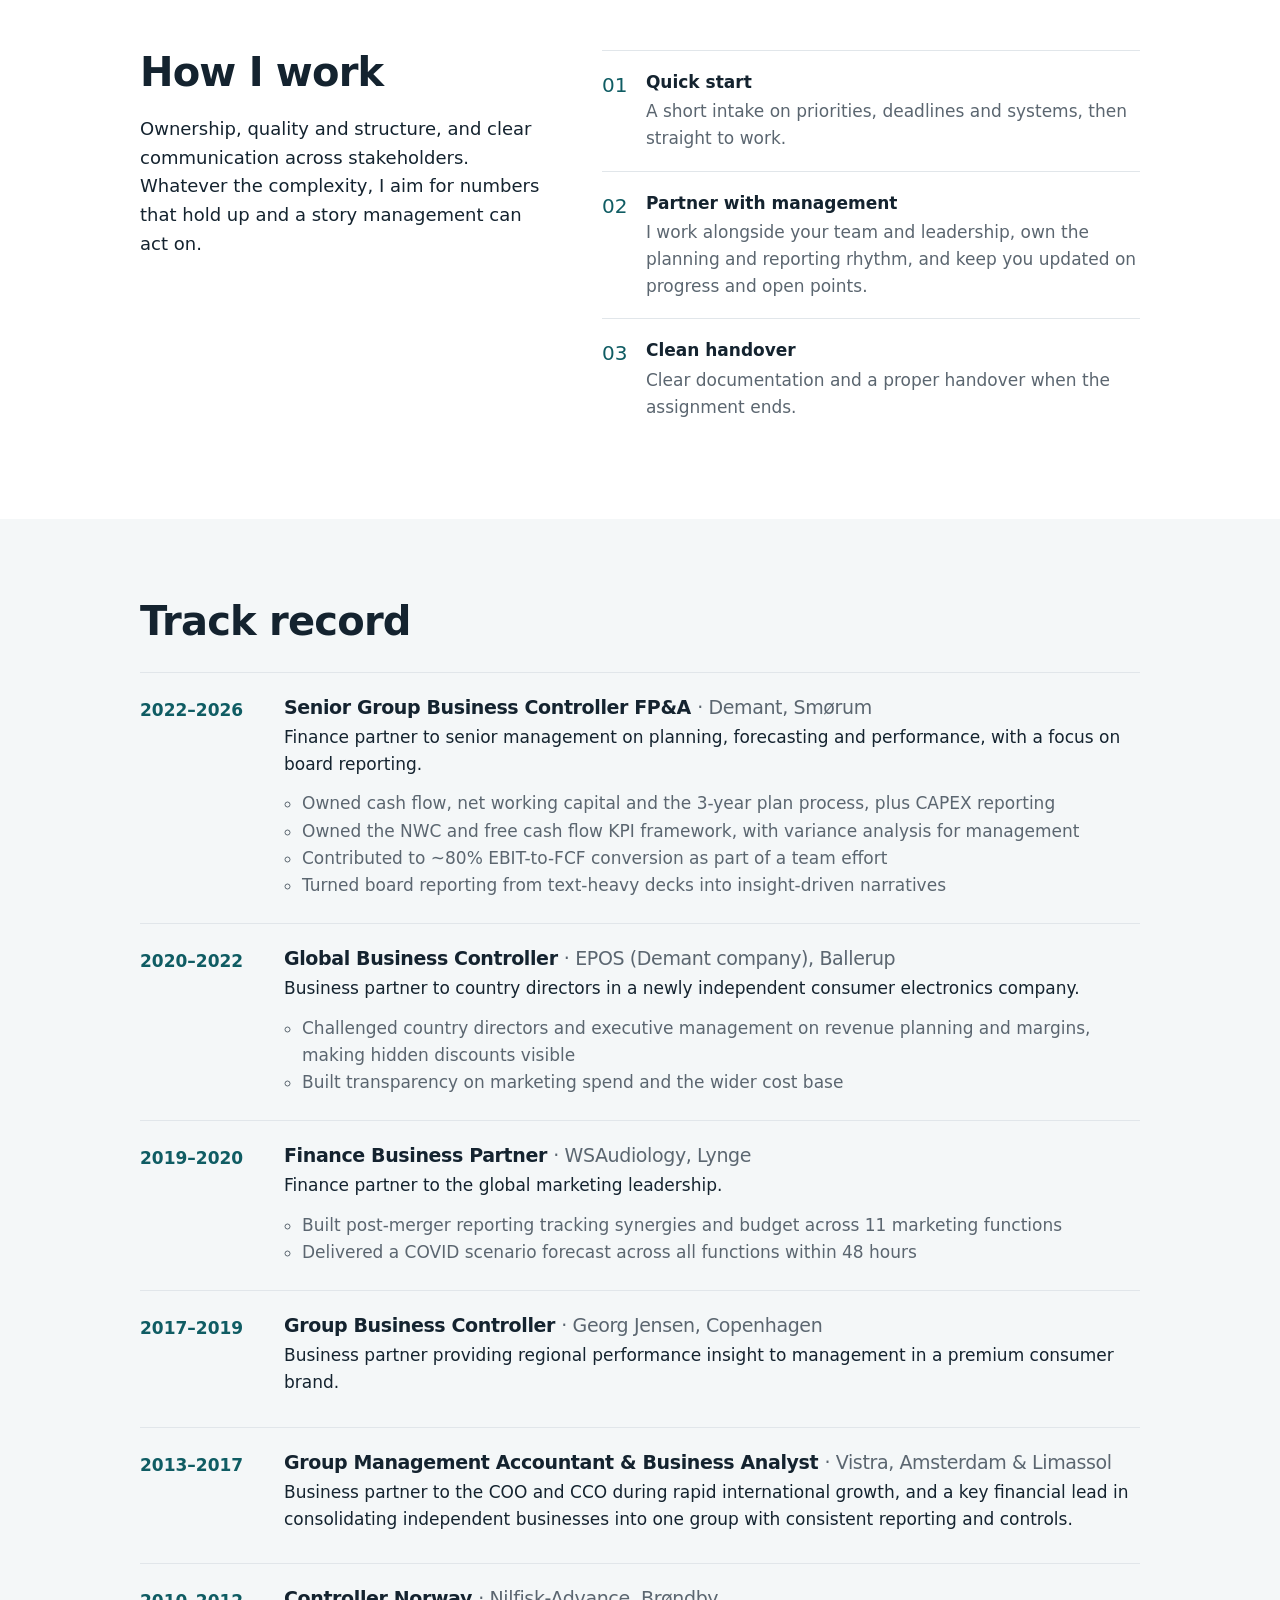
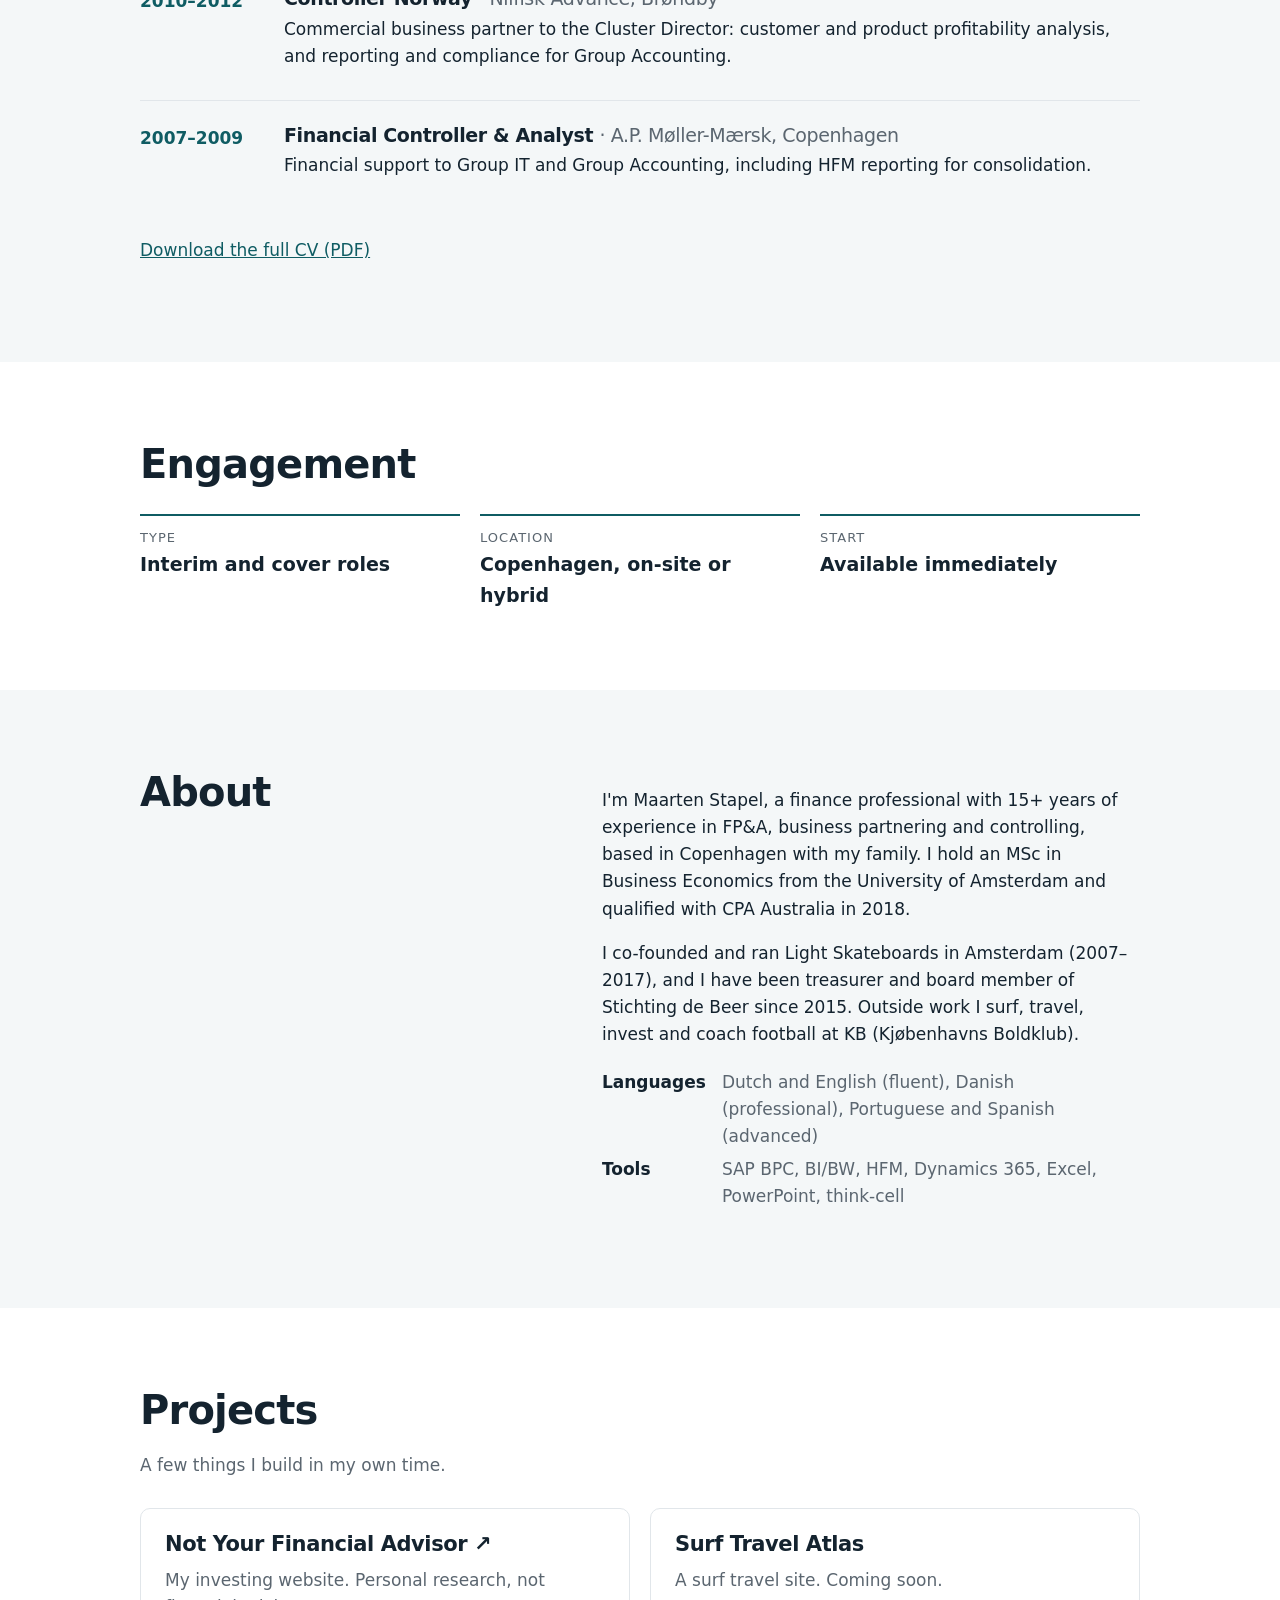
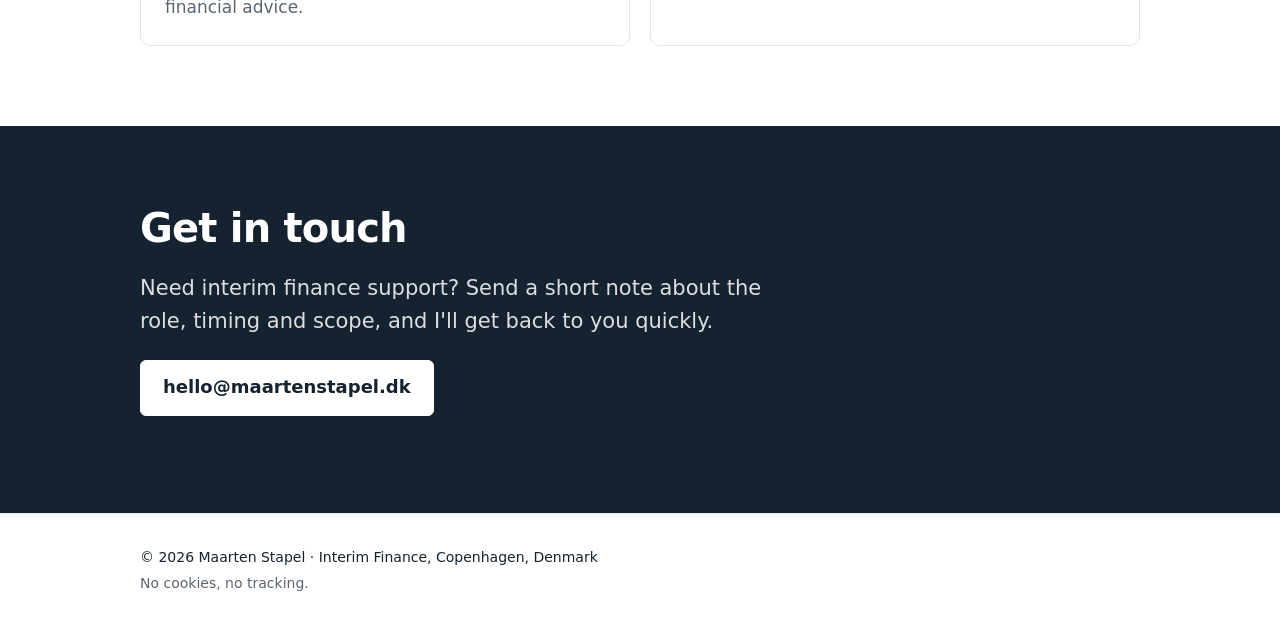
==== commit eede5687: "Rename surf project to Surf Travel Atlas; drop Daily Pick name What: surf card titled 'Surf Travel A" ====
--- a/public/index.html
+++ b/public/index.html
@@ -221,7 +221,7 @@
           <p data-i18n="projects.1p">My investing website. Personal research, not financial advice.</p>
         </a>
         <article class="card small">
-          <h3 data-i18n="projects.2h">Surf travel</h3>
+          <h3>Surf Travel Atlas</h3>
           <p data-i18n="projects.2p">A surf travel site. Coming soon.</p>
         </article>
       </div>
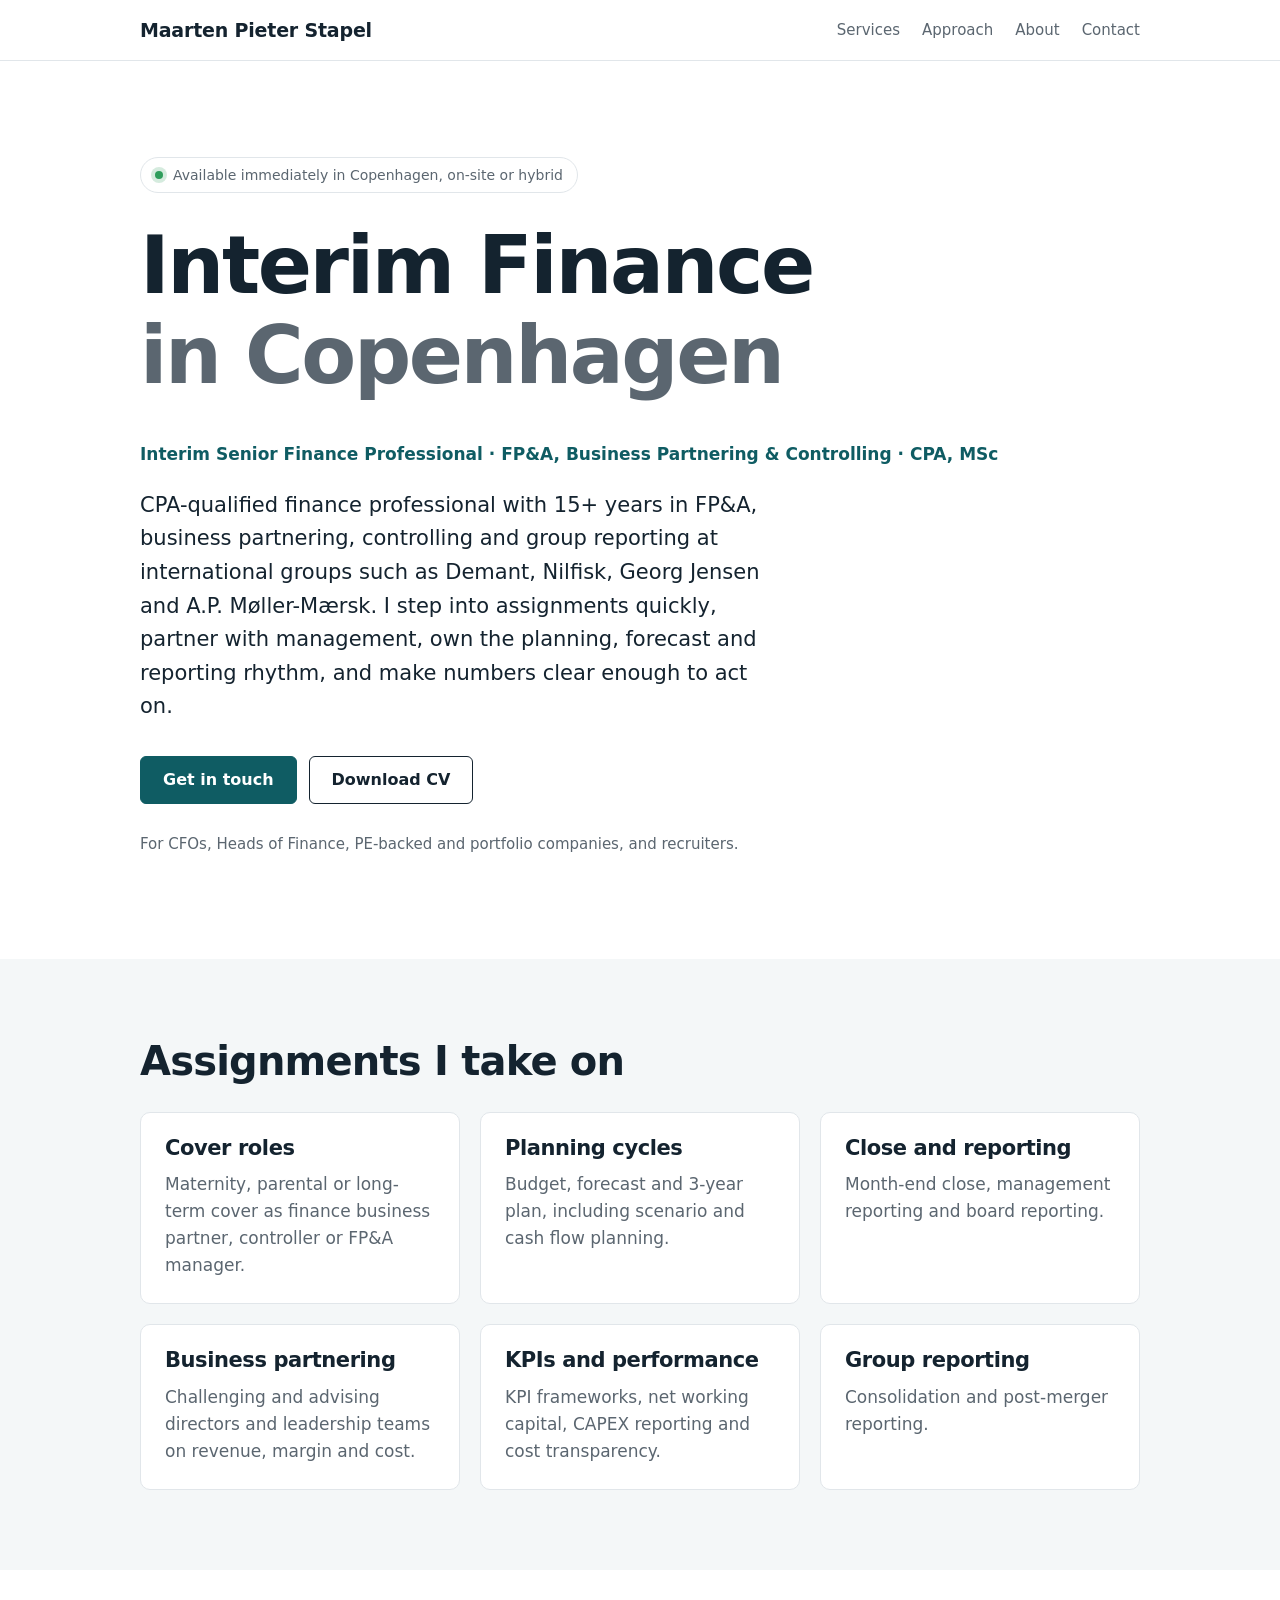
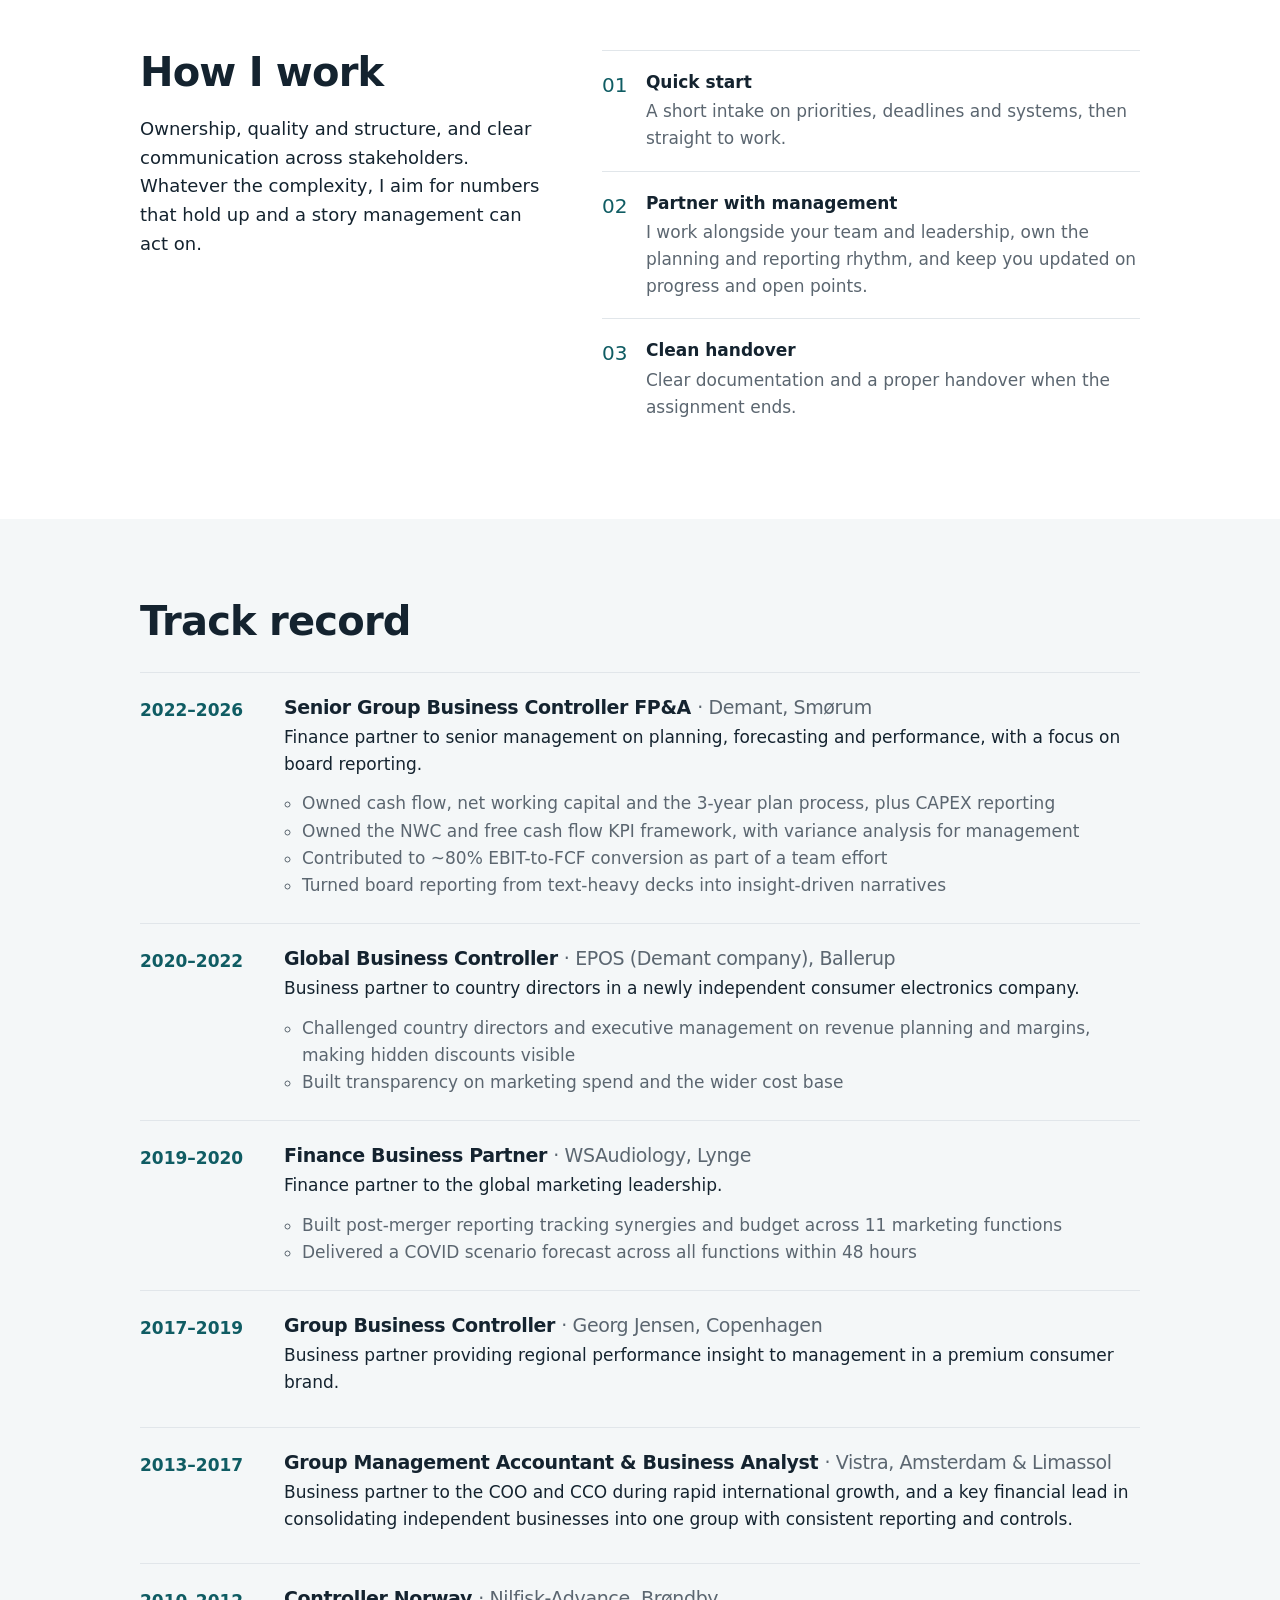
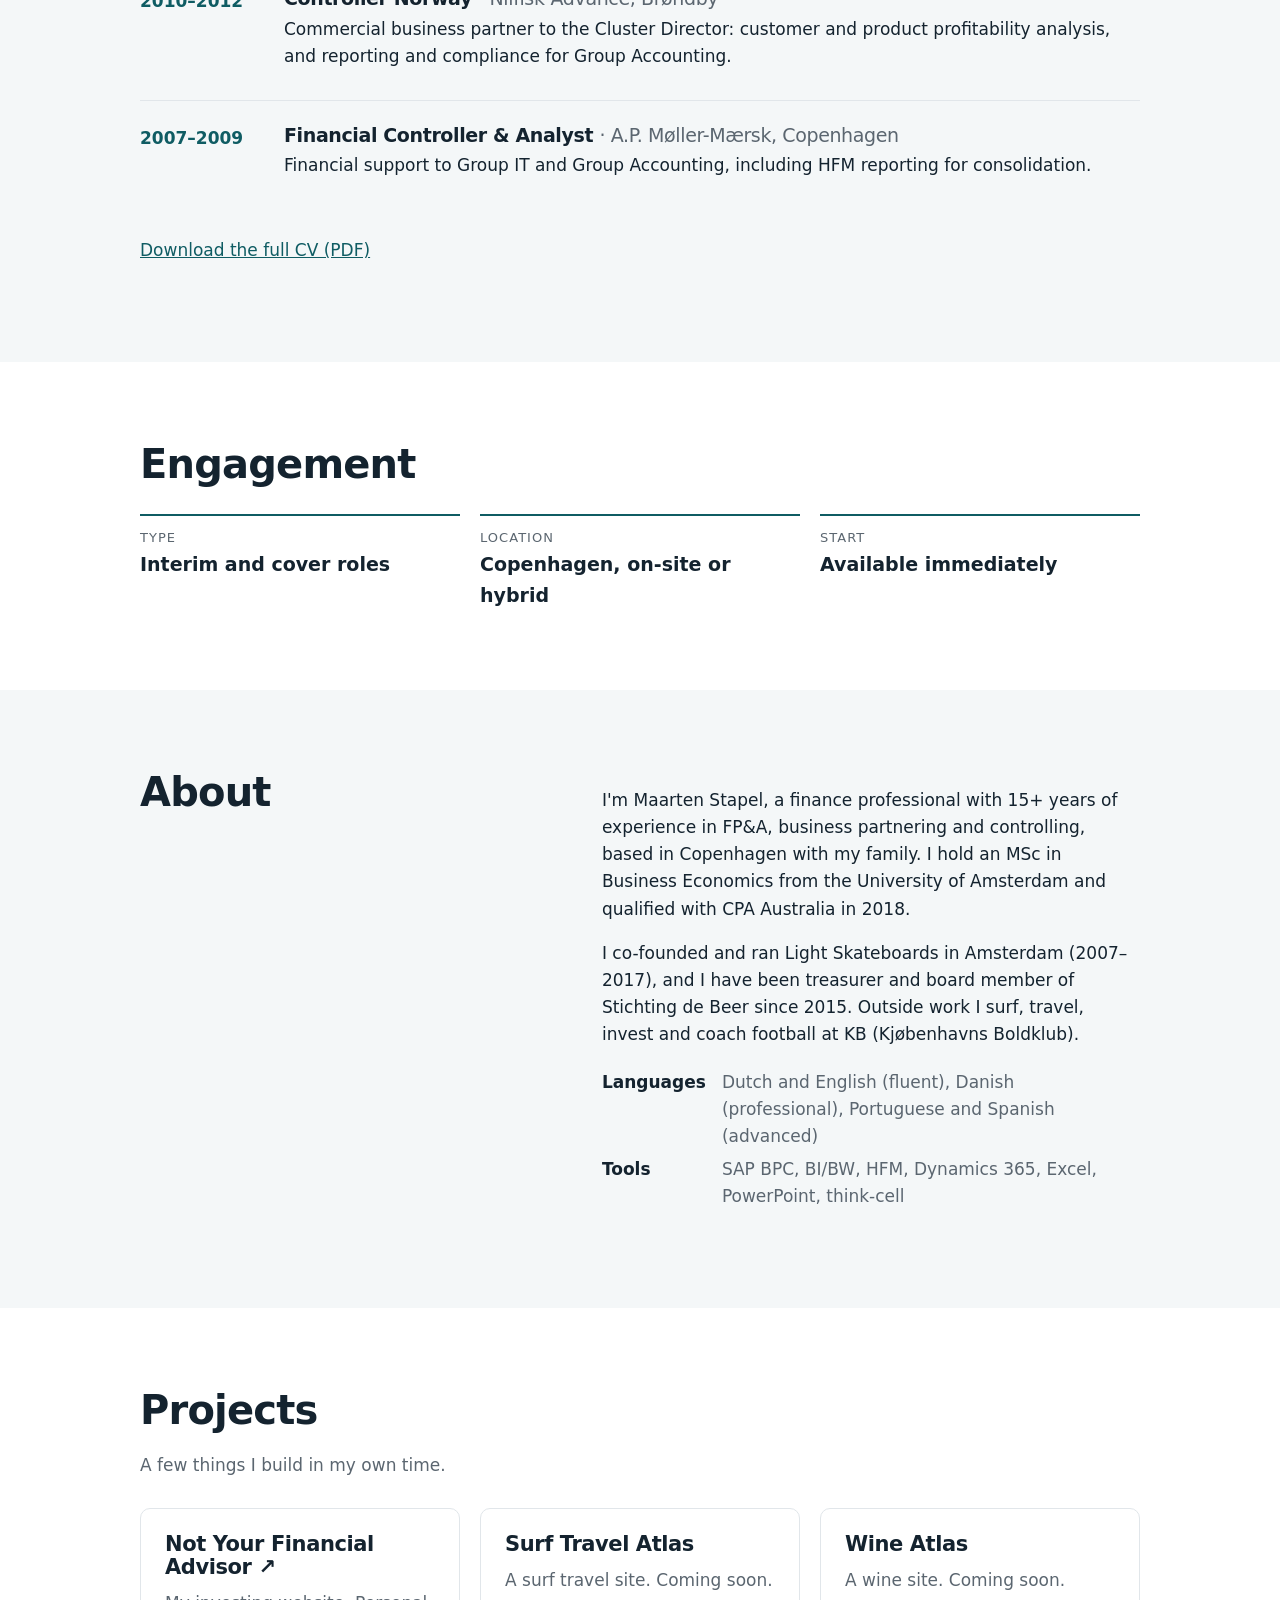
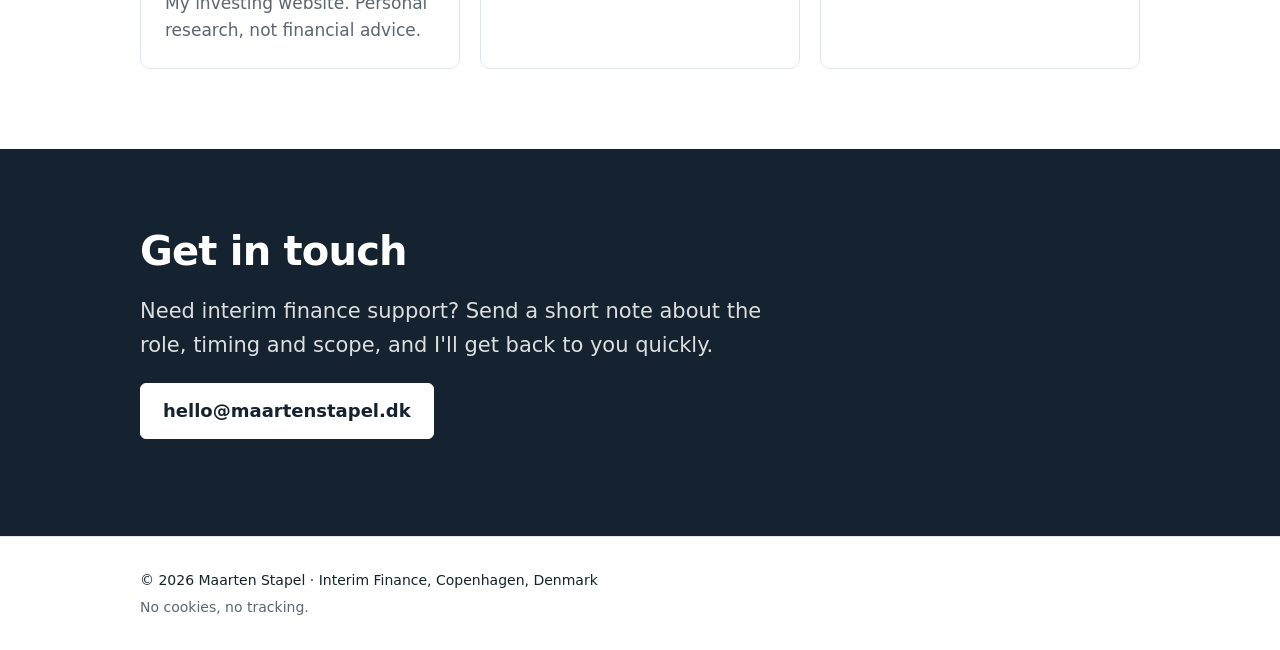
==== commit 06d13e2c: "Add Wine Atlas (coming soon) to Projects What: third Projects card 'Wine Atlas', coming soon, no lin" ====
--- a/public/index.html
+++ b/public/index.html
@@ -224,6 +224,10 @@
           <h3>Surf Travel Atlas</h3>
           <p data-i18n="projects.2p">A surf travel site. Coming soon.</p>
         </article>
+        <article class="card small">
+          <h3>Wine Atlas</h3>
+          <p data-i18n="projects.3p">A wine site. Coming soon.</p>
+        </article>
       </div>
     </div>
   </section>
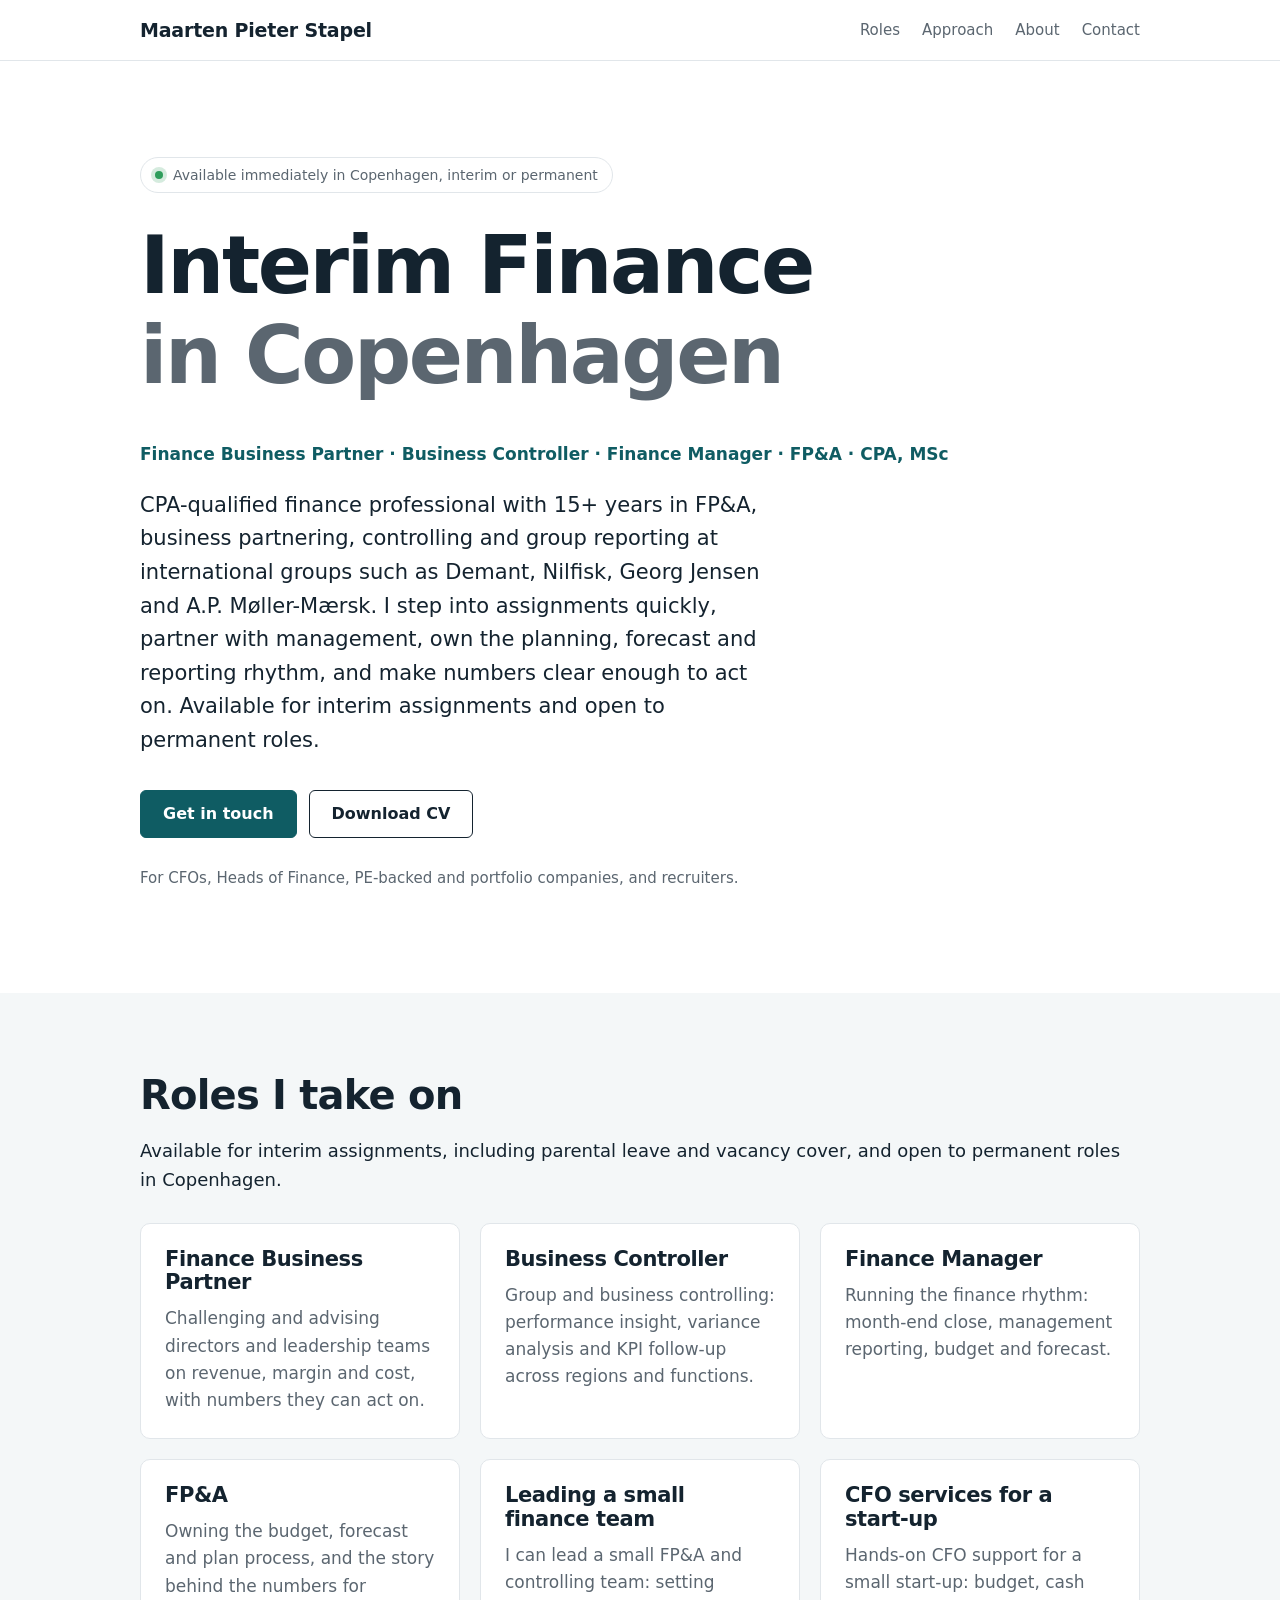
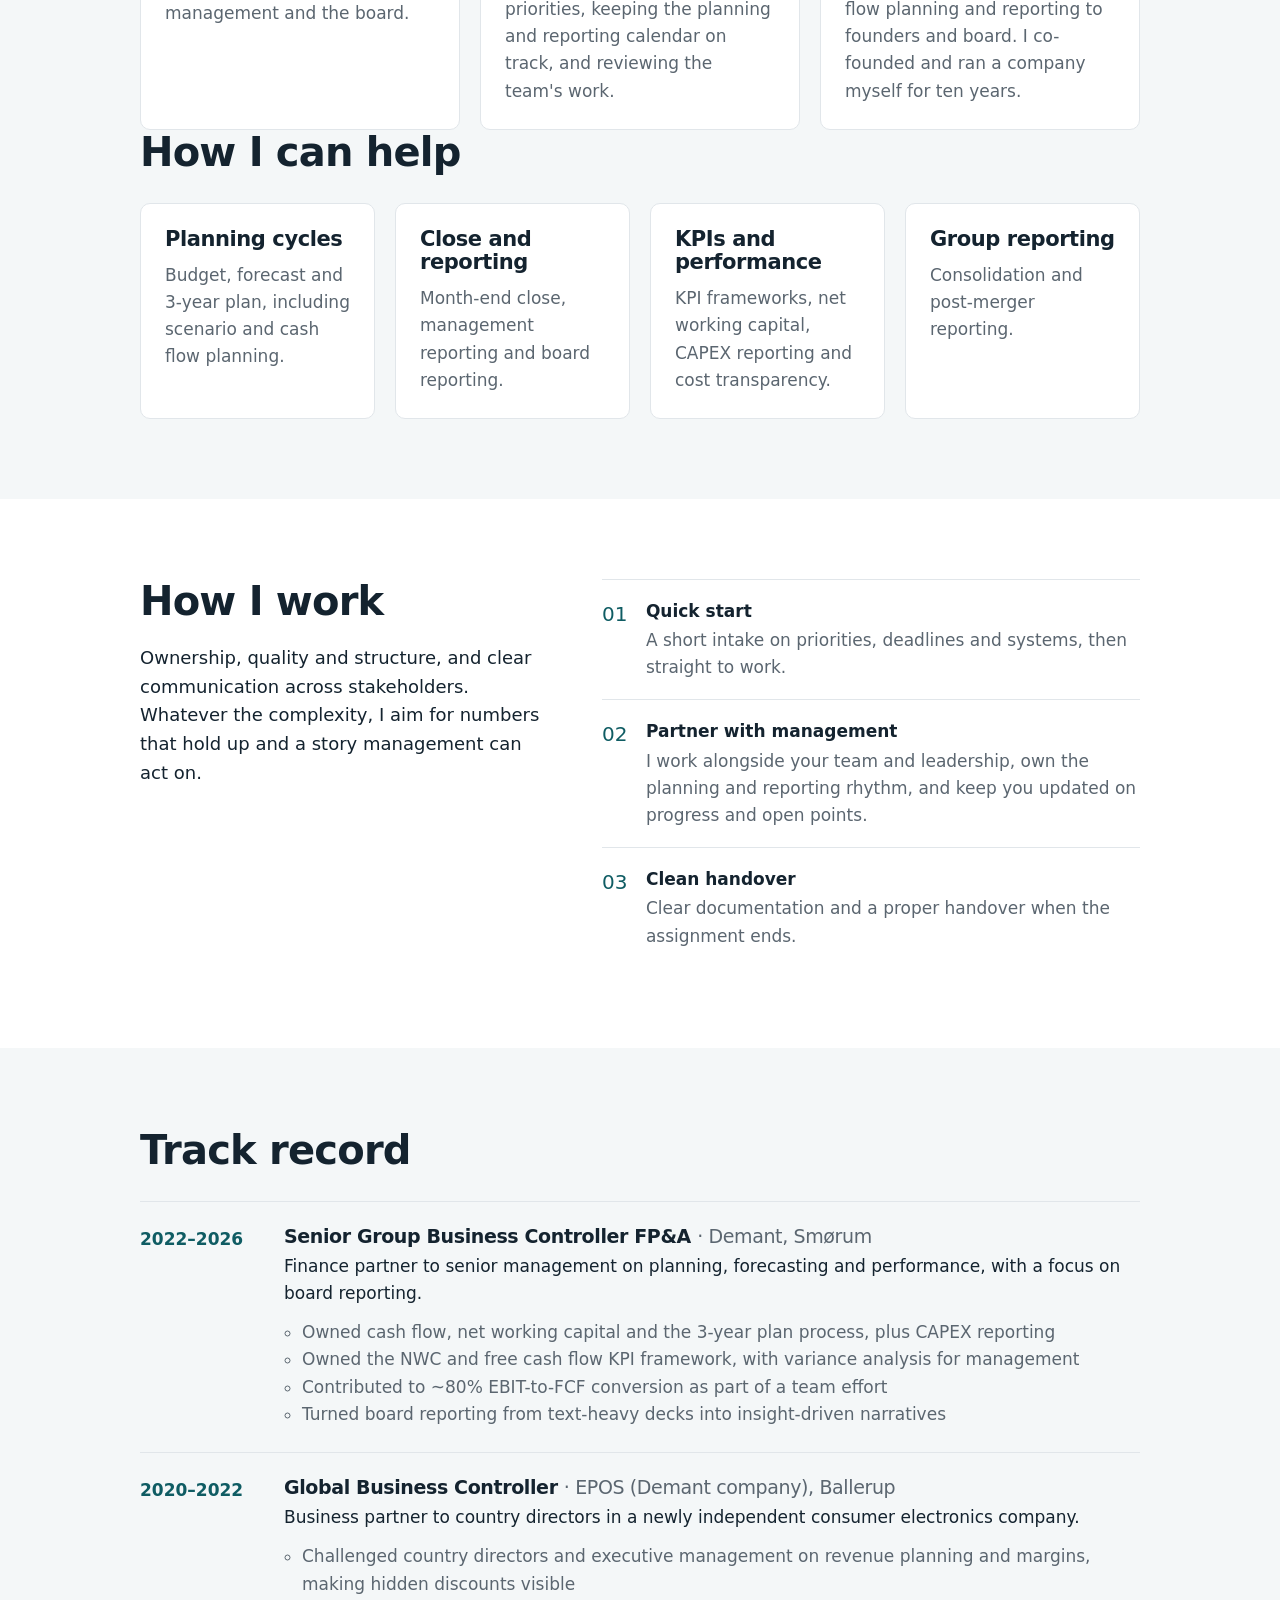
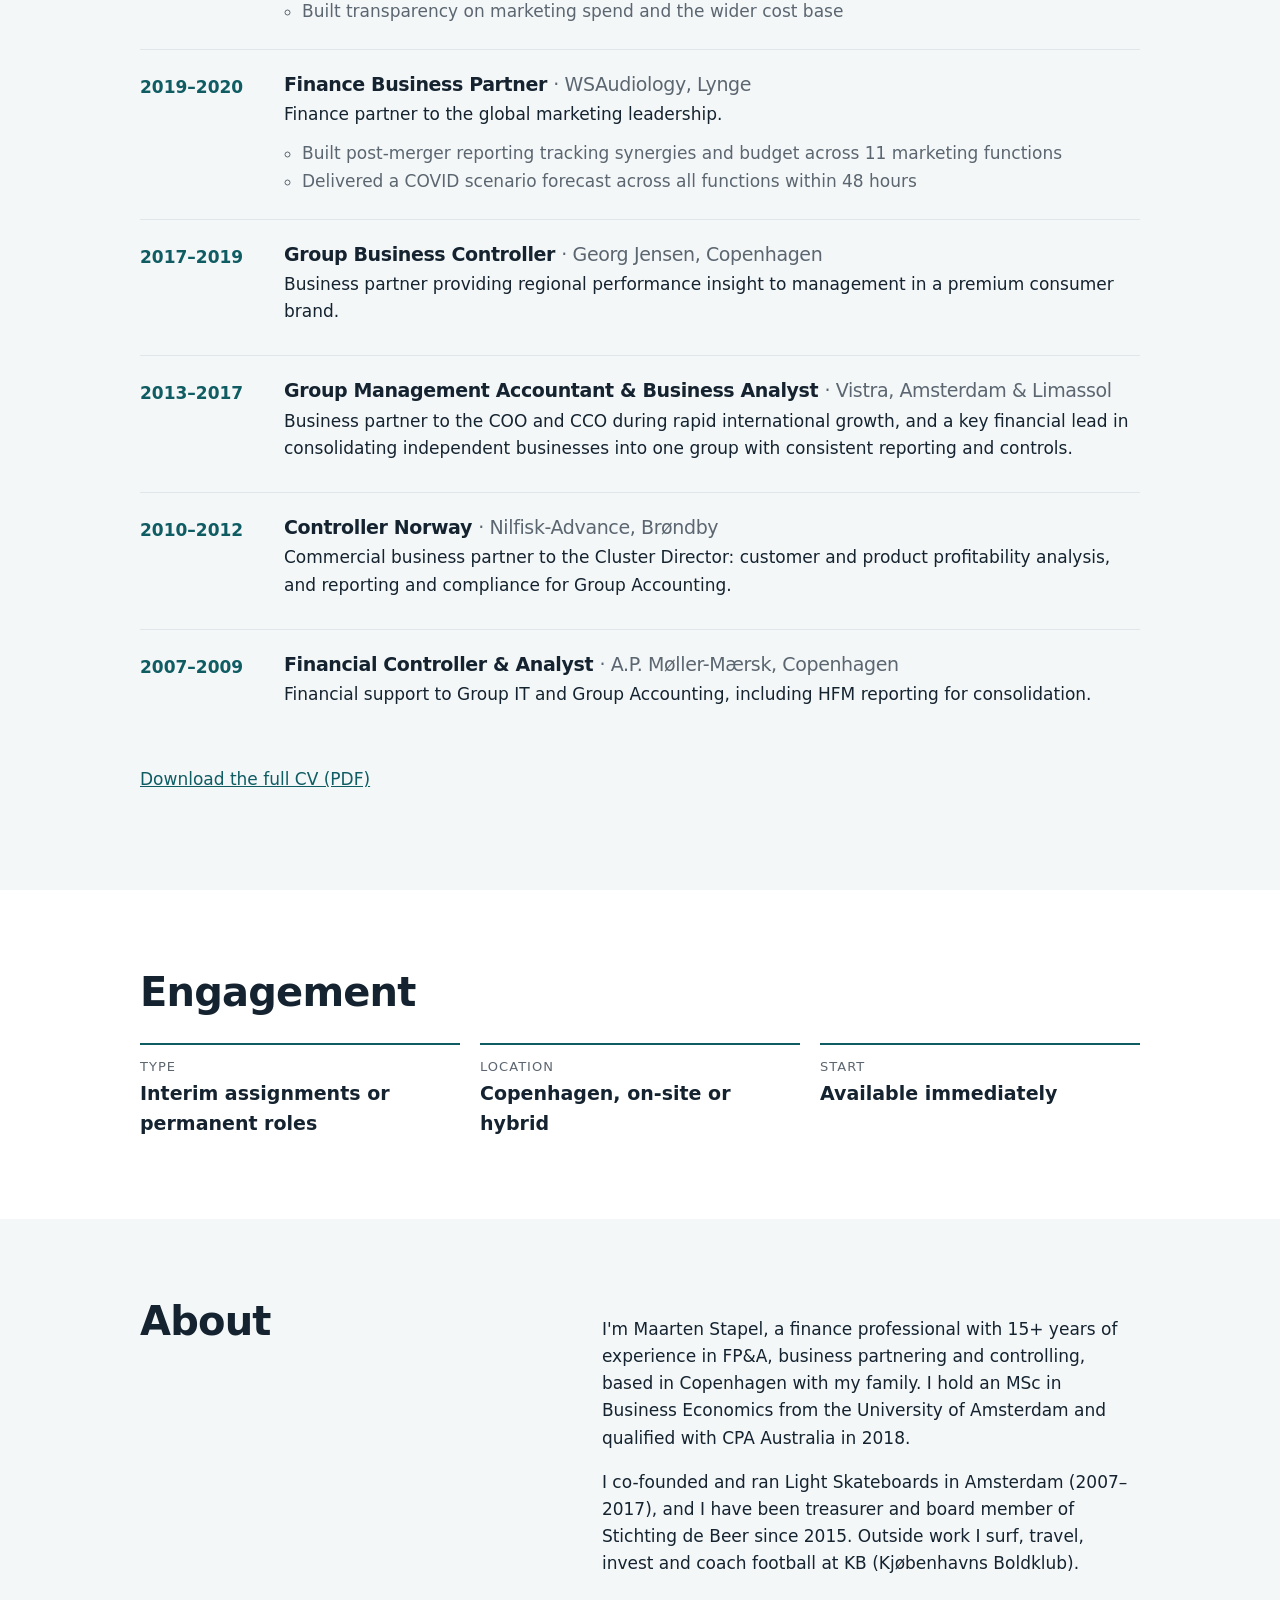
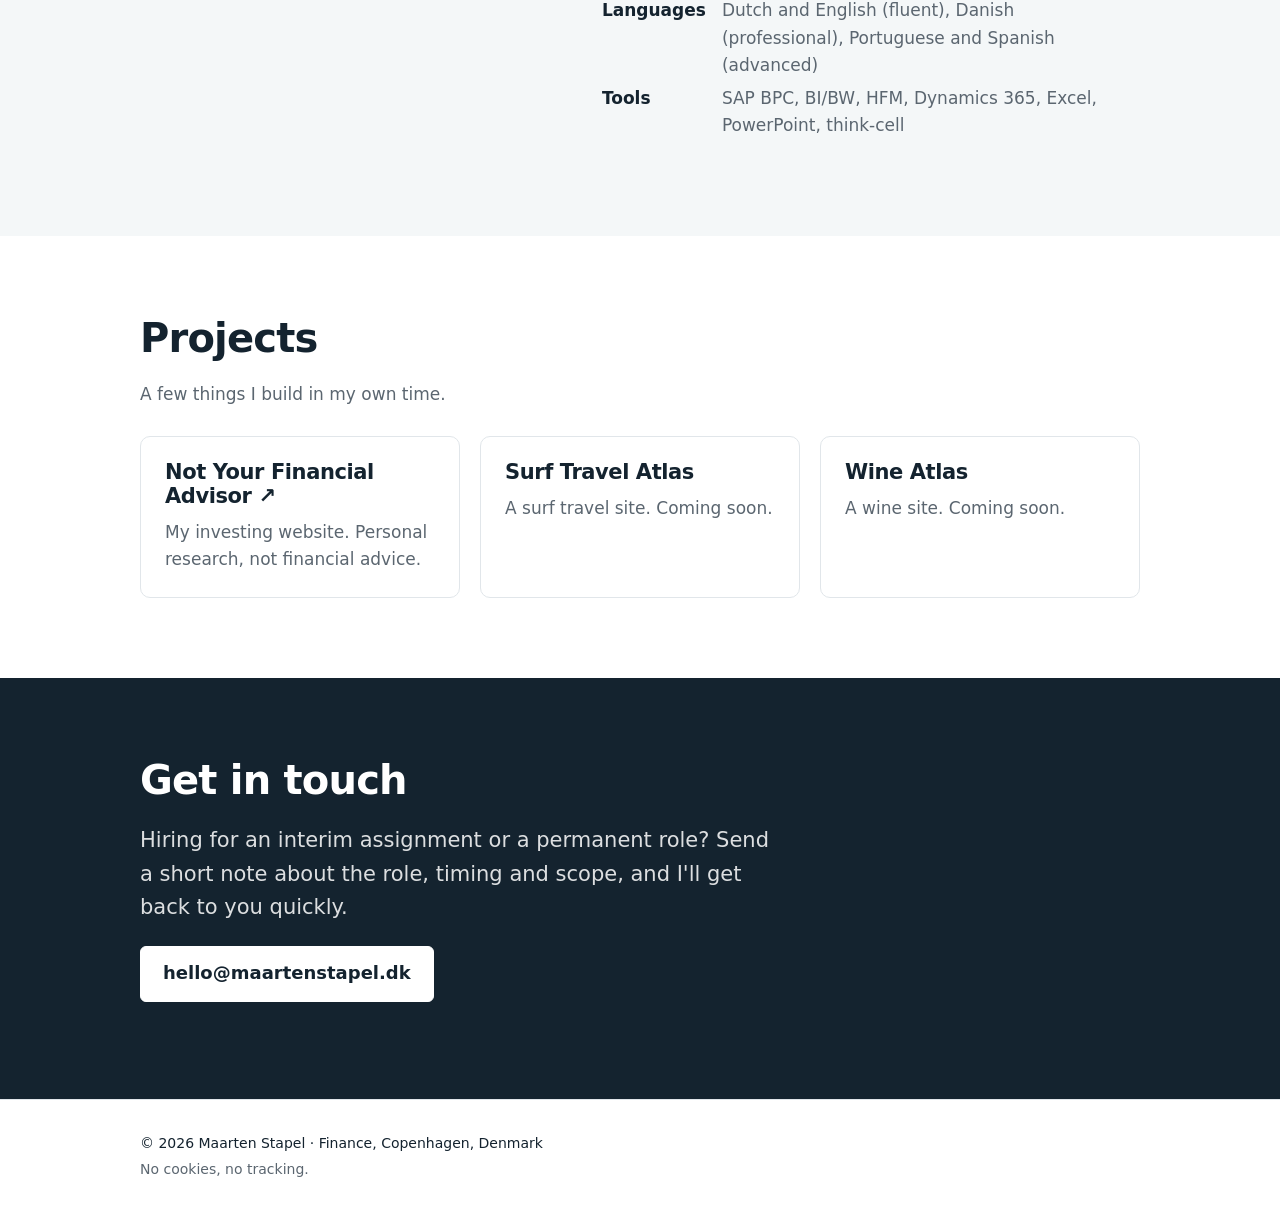
==== commit 36a6c429: "Show the roles I take on, interim or permanent Adds a 'Roles I take on' section (finance business pa" ====
--- a/public/index.html
+++ b/public/index.html
@@ -4,13 +4,13 @@
 <meta charset="utf-8">
 <meta name="viewport" content="width=device-width, initial-scale=1">
 <title>Maarten Stapel | Interim Finance in Copenhagen, Denmark</title>
-<meta name="description" content="Maarten Stapel, interim finance professional in Copenhagen. CPA-qualified interim finance professional in Copenhagen with 15+ years in FP&amp;A, business partnering, controlling and group reporting. Available immediately.">
+<meta name="description" content="Maarten Stapel, CPA-qualified finance professional in Copenhagen with 15+ years in FP&amp;A, business partnering, controlling and group reporting. Finance business partner, business controller, finance manager and FP&amp;A roles, interim or permanent. Available immediately.">
 <link rel="canonical" href="https://maartenstapel.dk/">
-<meta name="theme-color" content="#0f2b3d">
+<meta name="theme-color" content="#1d5fa8">
 <meta property="og:type" content="website">
 <meta property="og:url" content="https://maartenstapel.dk/">
 <meta property="og:title" content="Maarten Stapel | Interim Finance, Copenhagen">
-<meta property="og:description" content="Interim FP&amp;A, business partnering and controlling in Copenhagen. CPA, 15+ years. Available immediately.">
+<meta property="og:description" content="Finance business partner, business controller, finance manager and FP&amp;A in Copenhagen. Interim or permanent. CPA, 15+ years. Available immediately.">
 <meta property="og:locale" content="en_GB">
 <link rel="icon" href="/favicon.svg" type="image/svg+xml">
 <link rel="stylesheet" href="/assets/style.css">
@@ -23,14 +23,14 @@
       "@id": "https://maartenstapel.dk/#person",
       "name": "Maarten Stapel",
       "alternateName": "Maarten Pieter Stapel",
-      "jobTitle": "Interim Senior Finance Professional",
+      "jobTitle": "Senior Finance Professional",
       "url": "https://maartenstapel.dk/",
       "email": "mailto:hello@maartenstapel.dk",
       "address": {"@type": "PostalAddress", "addressLocality": "Copenhagen", "addressCountry": "DK"},
       "knowsLanguage": ["nl", "en", "da", "pt", "es"],
       "alumniOf": {"@type": "CollegeOrUniversity", "name": "University of Amsterdam"},
       "hasCredential": {"@type": "EducationalOccupationalCredential", "name": "CPA Australia"},
-      "knowsAbout": ["Interim finance", "FP&A", "Business partnering", "Controlling", "Budget and forecast", "Month-end close", "Management reporting", "Group reporting and consolidation", "Net working capital", "Cash flow planning"]
+      "knowsAbout": ["Interim finance", "FP&A", "Finance business partnering", "Business controlling", "Finance management", "Leading FP&A and controlling teams", "CFO services for start-ups", "Business partnering", "Controlling", "Budget and forecast", "Month-end close", "Management reporting", "Group reporting and consolidation", "Net working capital", "Cash flow planning"]
     },
     {
       "@type": "ProfessionalService",
@@ -42,7 +42,7 @@
       "founder": {"@id": "https://maartenstapel.dk/#person"},
       "address": {"@type": "PostalAddress", "addressLocality": "Copenhagen", "addressCountry": "DK"},
       "areaServed": [{"@type": "City", "name": "Copenhagen"}, {"@type": "Country", "name": "Denmark"}],
-      "serviceType": ["Interim finance", "Interim FP&A manager", "Interim finance business partner", "Interim controller", "Interim økonomichef", "Budget and forecast", "Management and board reporting", "Group reporting and consolidation"]
+      "serviceType": ["Interim finance", "Interim FP&A manager", "Interim finance business partner", "Interim controller", "Interim business controller", "Interim finance manager", "Interim økonomichef", "CFO services for start-ups", "Budget and forecast", "Management and board reporting", "Group reporting and consolidation"]
     }
   ]
 }
@@ -55,7 +55,7 @@
   <div class="wrap bar">
     <a class="brand" href="#top" aria-label="Maarten Pieter Stapel, home">Maarten Pieter Stapel</a>
     <nav class="nav" aria-label="Main">
-      <a href="#services" data-i18n="nav.services">Services</a>
+      <a href="#services" data-i18n="nav.services">Roles</a>
       <a href="#approach" data-i18n="nav.approach">Approach</a>
       <a href="#about" data-i18n="nav.about">About</a>
       <a href="#contact" data-i18n="nav.contact">Contact</a>
@@ -68,10 +68,10 @@
 <main id="main">
   <section class="hero" id="top">
     <div class="wrap">
-      <p class="status"><span class="dot" aria-hidden="true"></span><span data-i18n="hero.status">Available immediately in Copenhagen, on-site or hybrid</span></p>
+      <p class="status"><span class="dot" aria-hidden="true"></span><span data-i18n="hero.status">Available immediately in Copenhagen, interim or permanent</span></p>
       <h1><span data-i18n="hero.h1a">Interim Finance</span><br><span class="muted" data-i18n="hero.h1b">in Copenhagen</span></h1>
-      <p class="kicker" data-i18n="hero.kicker">Interim Senior Finance Professional · FP&amp;A, Business Partnering &amp; Controlling · CPA, MSc</p>
-      <p class="lead" data-i18n="hero.lead">CPA-qualified finance professional with 15+ years in FP&amp;A, business partnering, controlling and group reporting at international groups such as Demant, Nilfisk, Georg Jensen and A.P. Møller-Mærsk. I step into assignments quickly, partner with management, own the planning, forecast and reporting rhythm, and make numbers clear enough to act on.</p>
+      <p class="kicker" data-i18n="hero.kicker">Finance Business Partner · Business Controller · Finance Manager · FP&amp;A · CPA, MSc</p>
+      <p class="lead" data-i18n="hero.lead">CPA-qualified finance professional with 15+ years in FP&amp;A, business partnering, controlling and group reporting at international groups such as Demant, Nilfisk, Georg Jensen and A.P. Møller-Mærsk. I step into assignments quickly, partner with management, own the planning, forecast and reporting rhythm, and make numbers clear enough to act on. Available for interim assignments and open to permanent roles.</p>
       <div class="ctas">
         <a class="btn primary" href="#contact" data-i18n="cta.contact">Get in touch</a>
         <a class="btn" id="cv-link" href="/assets/Maarten-Stapel-CV.pdf" download data-i18n="cta.cv">Download CV</a>
@@ -82,12 +82,37 @@
 
   <section id="services" class="band">
     <div class="wrap">
-      <h2 data-i18n="services.h">Assignments I take on</h2>
+      <h2 data-i18n="roles.h">Roles I take on</h2>
+      <p class="lead-s" data-i18n="roles.lead">Available for interim assignments, including parental leave and vacancy cover, and open to permanent roles in Copenhagen.</p>
       <div class="grid six">
         <article class="card">
-          <h3 data-i18n="services.1h">Cover roles</h3>
-          <p data-i18n="services.1p">Maternity, parental or long-term cover as finance business partner, controller or FP&amp;A manager.</p>
-        </article>
+          <h3 data-i18n="roles.1h">Finance Business Partner</h3>
+          <p data-i18n="roles.1p">Challenging and advising directors and leadership teams on revenue, margin and cost, with numbers they can act on.</p>
+        </article>
+        <article class="card">
+          <h3 data-i18n="roles.2h">Business Controller</h3>
+          <p data-i18n="roles.2p">Group and business controlling: performance insight, variance analysis and KPI follow-up across regions and functions.</p>
+        </article>
+        <article class="card">
+          <h3 data-i18n="roles.3h">Finance Manager</h3>
+          <p data-i18n="roles.3p">Running the finance rhythm: month-end close, management reporting, budget and forecast.</p>
+        </article>
+        <article class="card">
+          <h3 data-i18n="roles.4h">FP&amp;A</h3>
+          <p data-i18n="roles.4p">Owning the budget, forecast and plan process, and the story behind the numbers for management and the board.</p>
+        </article>
+        <article class="card">
+          <h3 data-i18n="roles.5h">Leading a small finance team</h3>
+          <p data-i18n="roles.5p">I can lead a small FP&amp;A and controlling team: setting priorities, keeping the planning and reporting calendar on track, and reviewing the team's work.</p>
+        </article>
+        <article class="card">
+          <h3 data-i18n="roles.6h">CFO services for a start-up</h3>
+          <p data-i18n="roles.6p">Hands-on CFO support for a small start-up: budget, cash flow planning and reporting to founders and board. I co-founded and ran a company myself for ten years.</p>
+        </article>
+      </div>
+
+      <h2 class="subhead" data-i18n="services.h">How I can help</h2>
+      <div class="grid four">
         <article class="card">
           <h3 data-i18n="services.2h">Planning cycles</h3>
           <p data-i18n="services.2p">Budget, forecast and 3-year plan, including scenario and cash flow planning.</p>
@@ -95,10 +120,6 @@
         <article class="card">
           <h3 data-i18n="services.3h">Close and reporting</h3>
           <p data-i18n="services.3p">Month-end close, management reporting and board reporting.</p>
-        </article>
-        <article class="card">
-          <h3 data-i18n="services.4h">Business partnering</h3>
-          <p data-i18n="services.4p">Challenging and advising directors and leadership teams on revenue, margin and cost.</p>
         </article>
         <article class="card">
           <h3 data-i18n="services.5h">KPIs and performance</h3>
@@ -188,7 +209,7 @@
     <div class="wrap">
       <h2 data-i18n="eng.h">Engagement</h2>
       <div class="grid three">
-        <div class="fact"><span class="k" data-i18n="eng.1k">Type</span><span class="v" data-i18n="eng.1v">Interim and cover roles</span></div>
+        <div class="fact"><span class="k" data-i18n="eng.1k">Type</span><span class="v" data-i18n="eng.1v">Interim assignments or permanent roles</span></div>
         <div class="fact"><span class="k" data-i18n="eng.2k">Location</span><span class="v" data-i18n="eng.2v">Copenhagen, on-site or hybrid</span></div>
         <div class="fact"><span class="k" data-i18n="eng.3k">Start</span><span class="v" data-i18n="eng.3v">Available immediately</span></div>
       </div>
@@ -235,7 +256,7 @@
   <section id="contact" class="contact">
     <div class="wrap">
       <h2 data-i18n="contact.h">Get in touch</h2>
-      <p class="lead" data-i18n="contact.p">Need interim finance support? Send a short note about the role, timing and scope, and I'll get back to you quickly.</p>
+      <p class="lead" data-i18n="contact.p">Hiring for an interim assignment or a permanent role? Send a short note about the role, timing and scope, and I'll get back to you quickly.</p>
       <p><a class="btn primary big" href="mailto:hello@maartenstapel.dk">hello@maartenstapel.dk</a></p>
     </div>
   </section>
@@ -243,7 +264,7 @@
 
 <footer class="site-footer">
   <div class="wrap">
-    <p>© <span id="y">2026</span> Maarten Stapel · <span data-i18n="footer.loc">Interim Finance, Copenhagen, Denmark</span></p>
+    <p>© <span id="y">2026</span> Maarten Stapel · <span data-i18n="footer.loc">Finance, Copenhagen, Denmark</span></p>
     <p class="muted" data-i18n="footer.privacy">No cookies, no tracking.</p>
   </div>
 </footer>
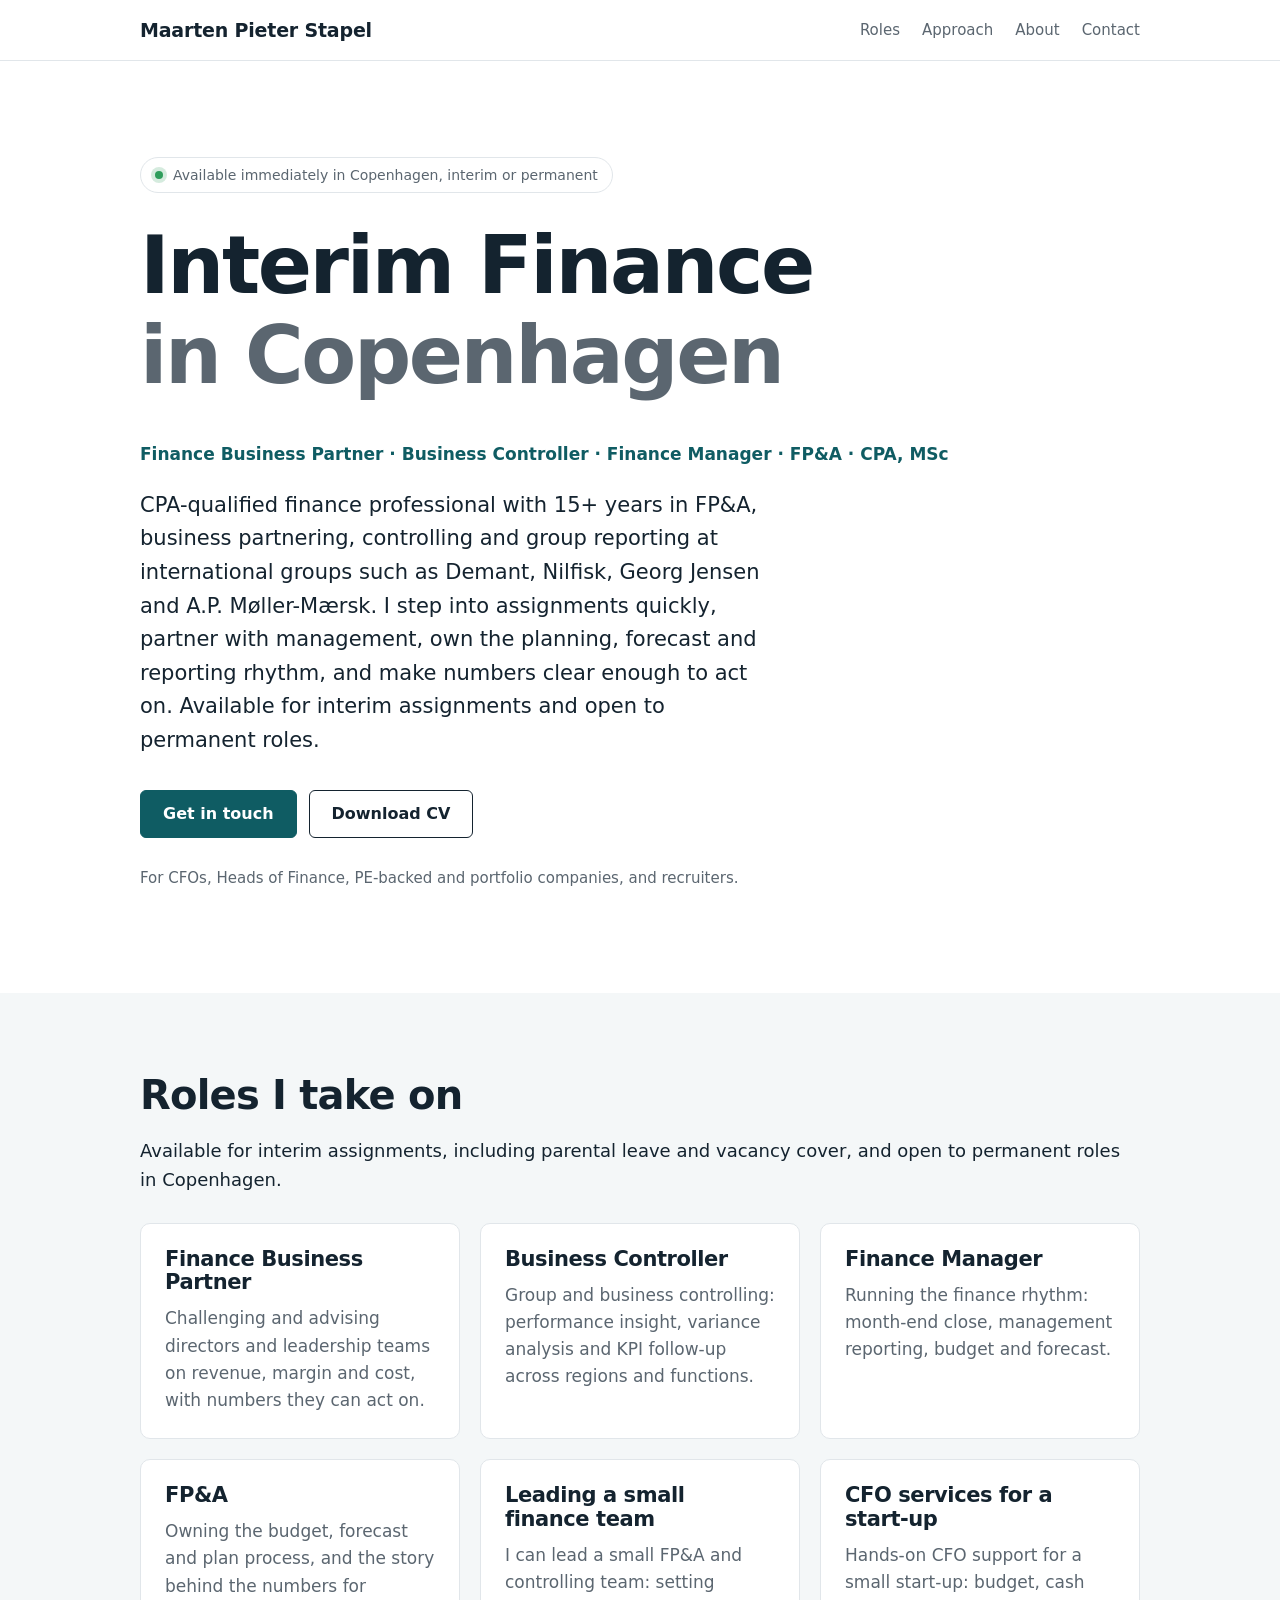
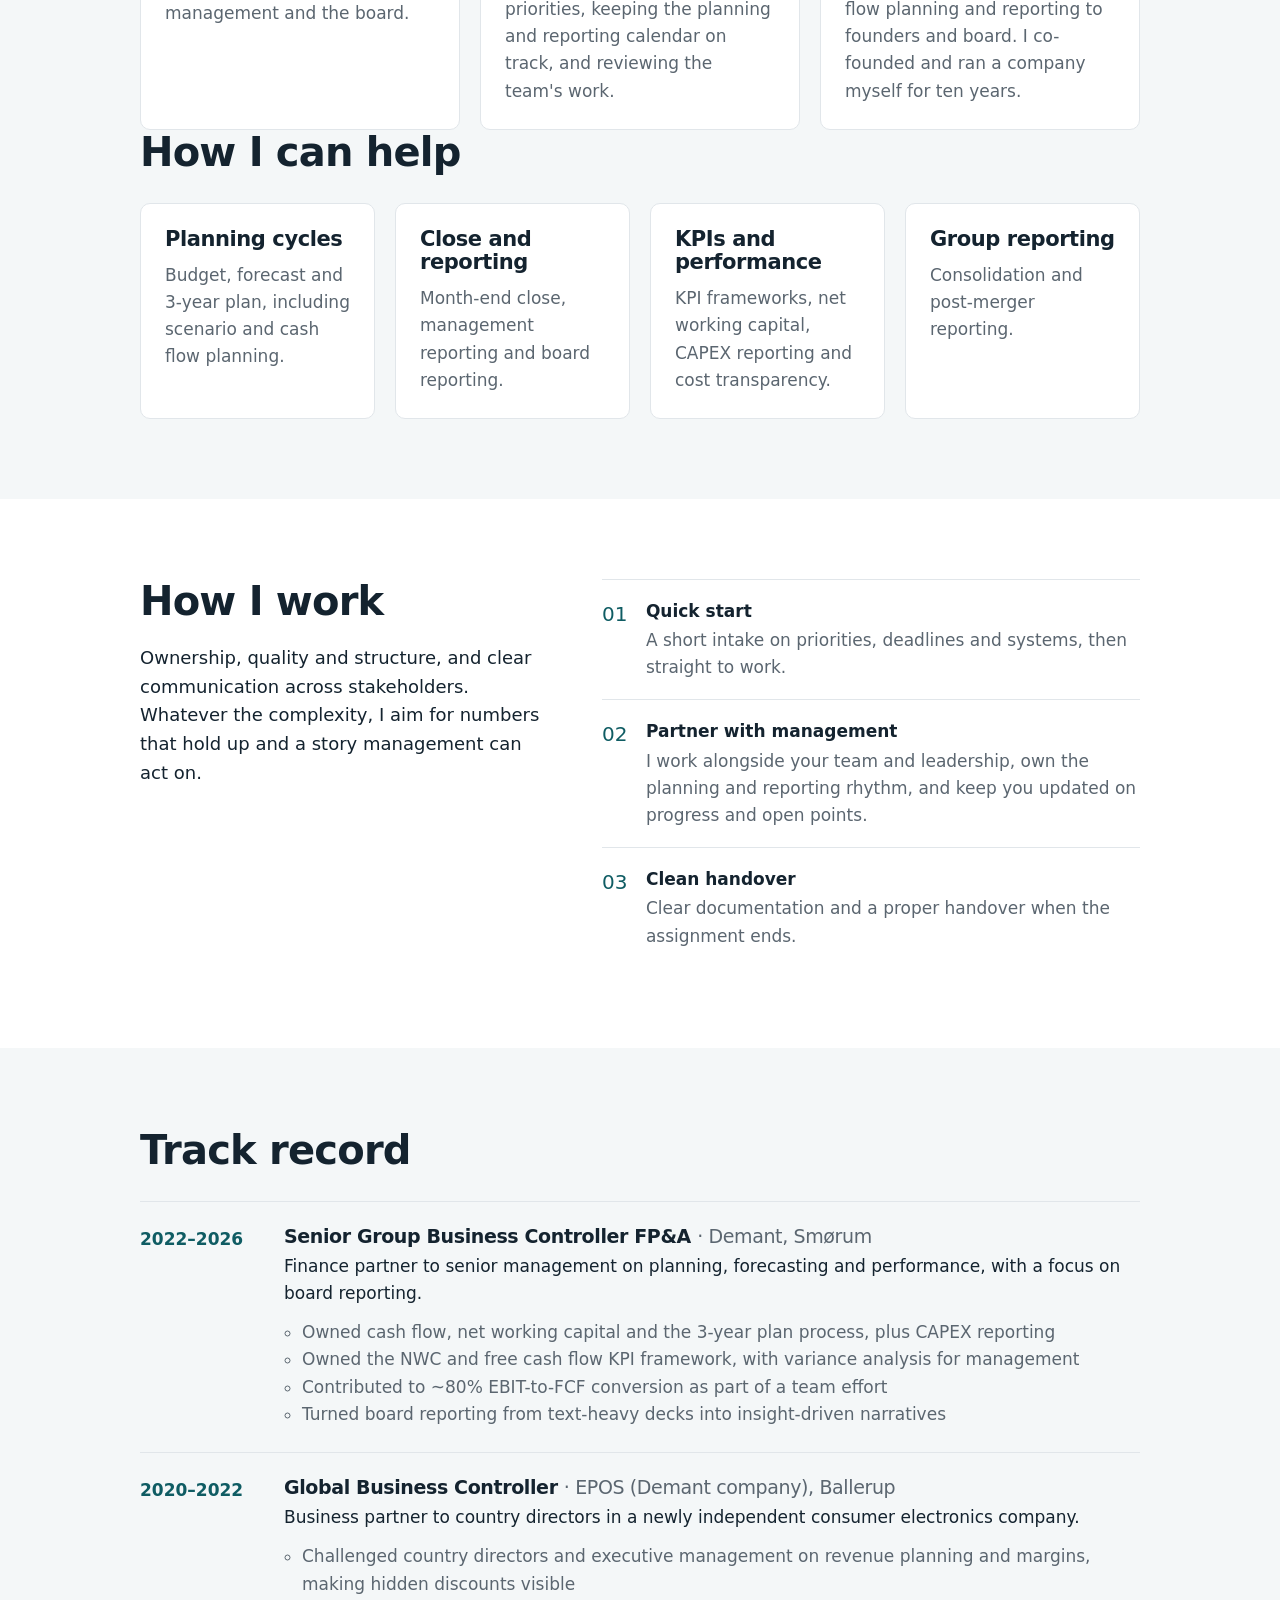
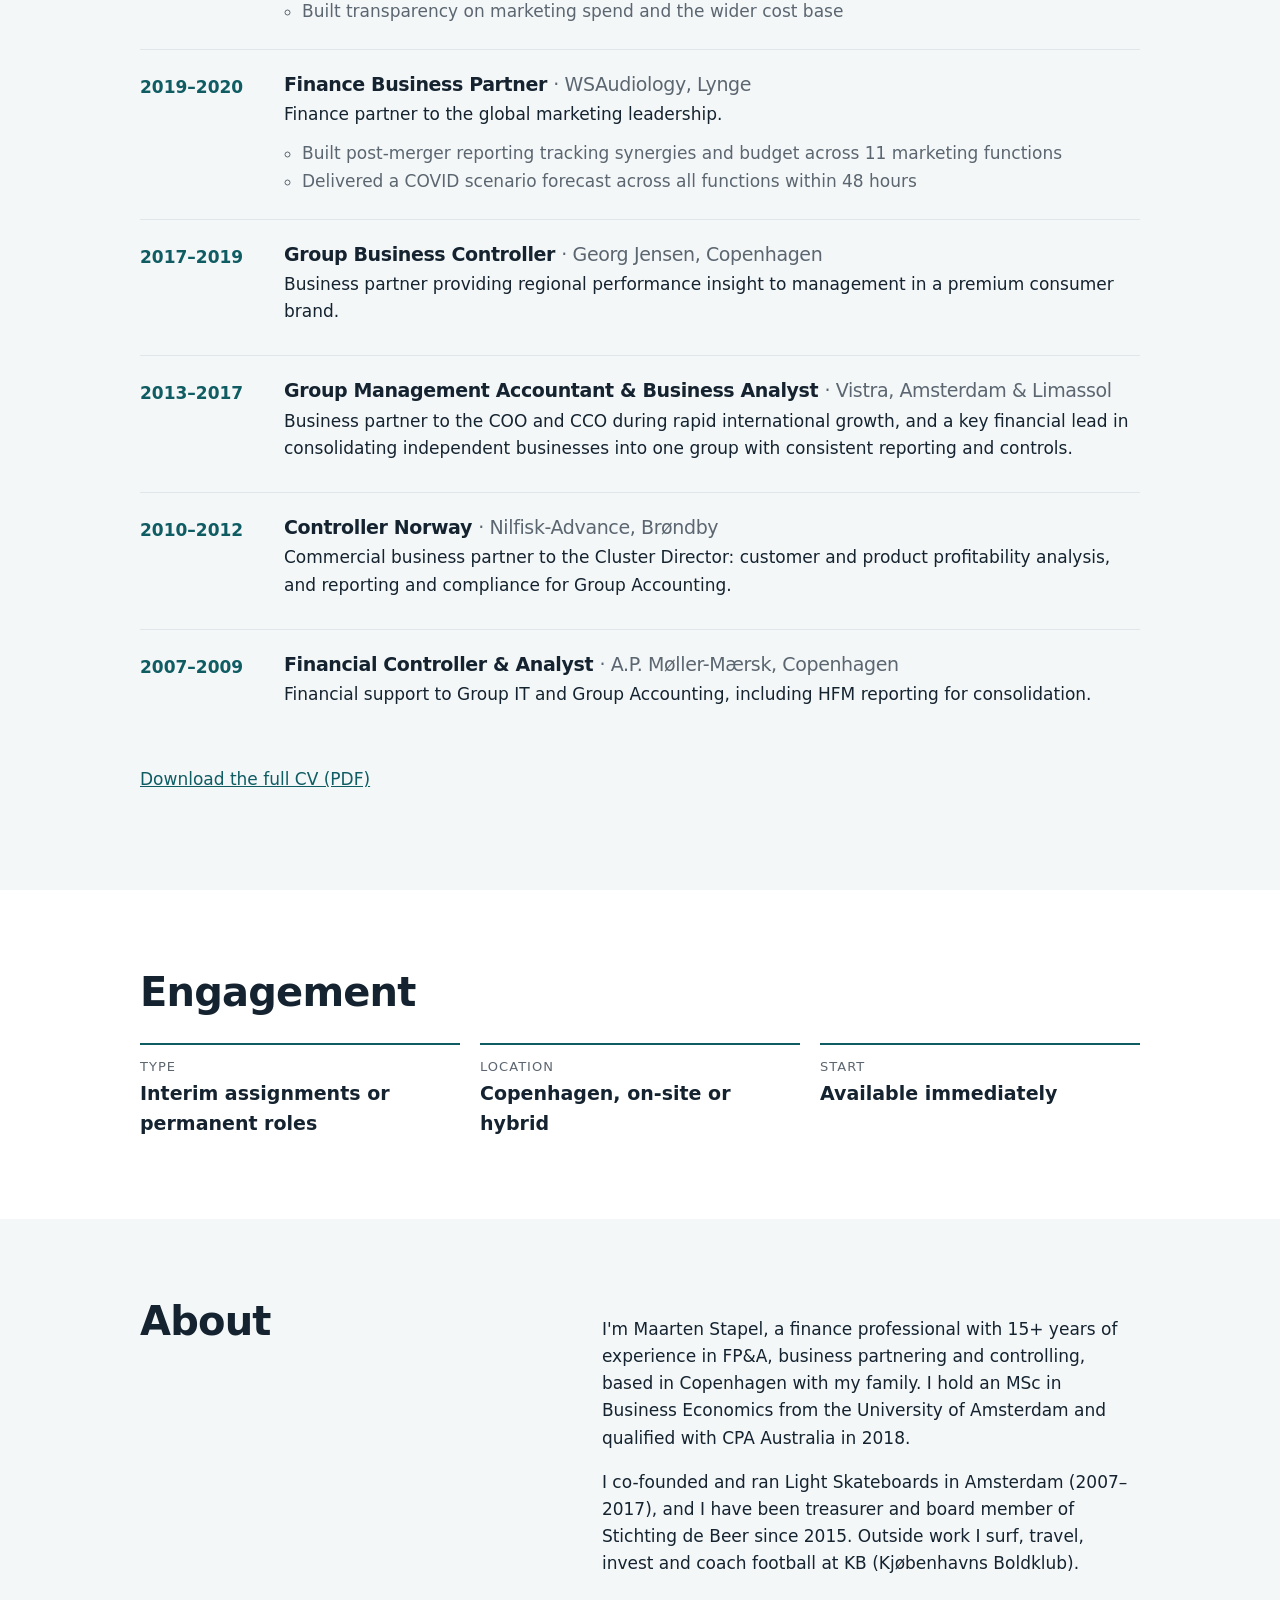
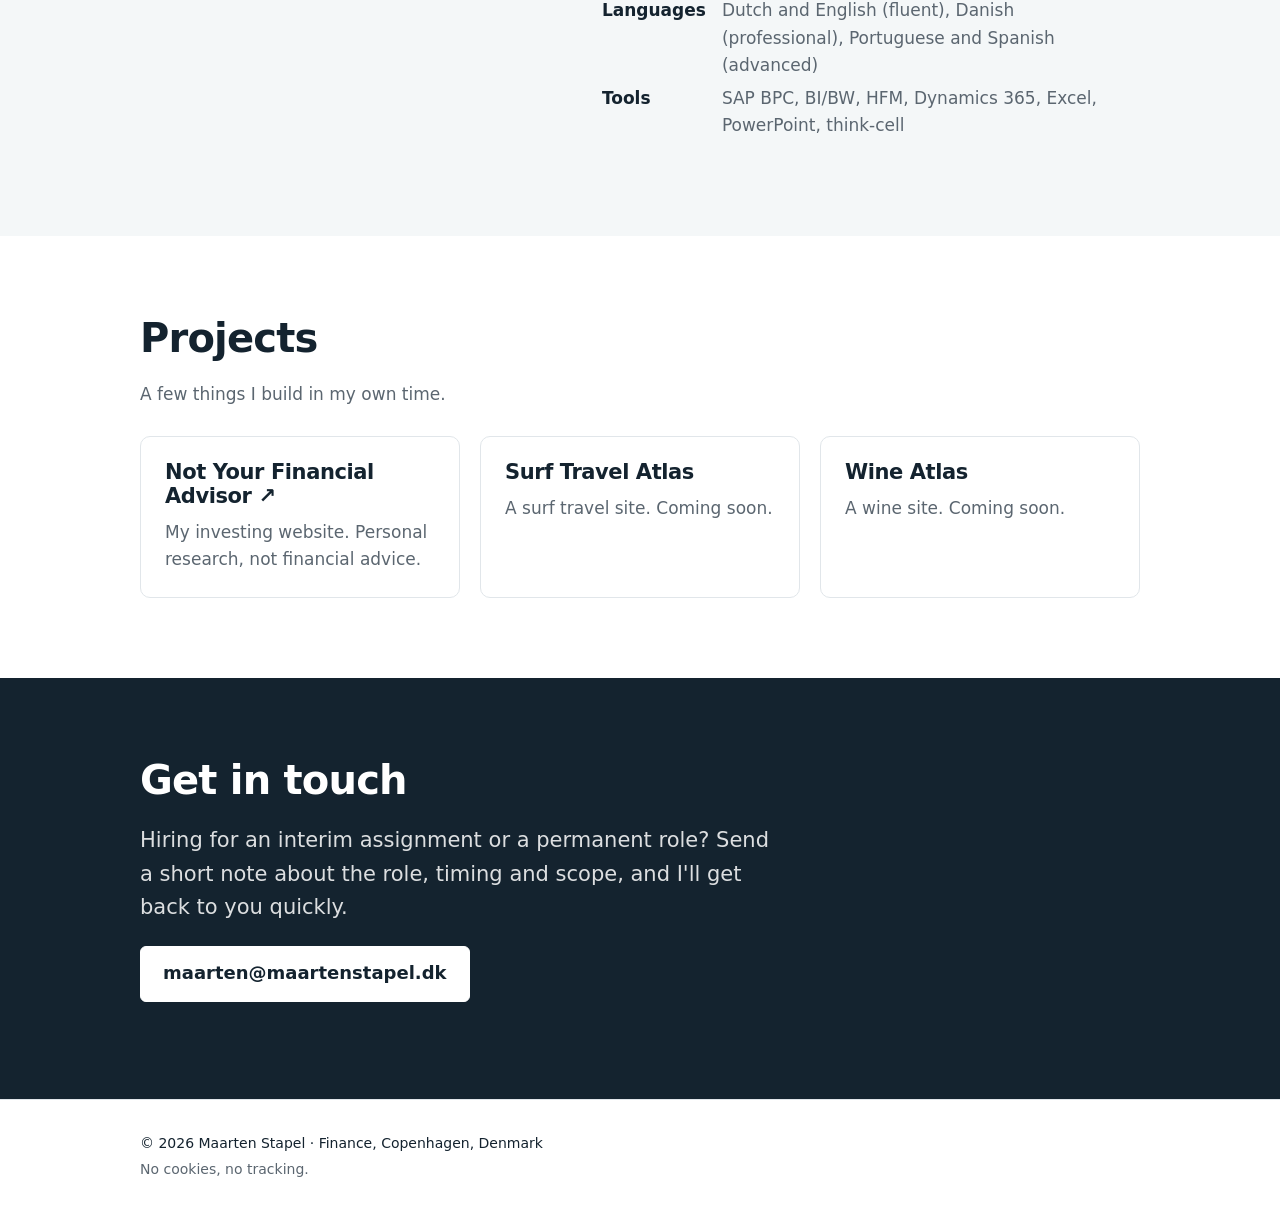
==== commit 0d9c4acd: "Use maarten@maartenstapel.dk as contact email Replaces hello@ in the contact button, structured data" ====
--- a/public/index.html
+++ b/public/index.html
@@ -25,7 +25,7 @@
       "alternateName": "Maarten Pieter Stapel",
       "jobTitle": "Senior Finance Professional",
       "url": "https://maartenstapel.dk/",
-      "email": "mailto:hello@maartenstapel.dk",
+      "email": "mailto:maarten@maartenstapel.dk",
       "address": {"@type": "PostalAddress", "addressLocality": "Copenhagen", "addressCountry": "DK"},
       "knowsLanguage": ["nl", "en", "da", "pt", "es"],
       "alumniOf": {"@type": "CollegeOrUniversity", "name": "University of Amsterdam"},
@@ -38,7 +38,7 @@
       "name": "Maarten Stapel – Interim Finance",
       "alternateName": "Maarten Stapel – Interim økonomi",
       "url": "https://maartenstapel.dk/",
-      "email": "hello@maartenstapel.dk",
+      "email": "maarten@maartenstapel.dk",
       "founder": {"@id": "https://maartenstapel.dk/#person"},
       "address": {"@type": "PostalAddress", "addressLocality": "Copenhagen", "addressCountry": "DK"},
       "areaServed": [{"@type": "City", "name": "Copenhagen"}, {"@type": "Country", "name": "Denmark"}],
@@ -257,7 +257,7 @@
     <div class="wrap">
       <h2 data-i18n="contact.h">Get in touch</h2>
       <p class="lead" data-i18n="contact.p">Hiring for an interim assignment or a permanent role? Send a short note about the role, timing and scope, and I'll get back to you quickly.</p>
-      <p><a class="btn primary big" href="mailto:hello@maartenstapel.dk">hello@maartenstapel.dk</a></p>
+      <p><a class="btn primary big" href="mailto:maarten@maartenstapel.dk">maarten@maartenstapel.dk</a></p>
     </div>
   </section>
 </main>
